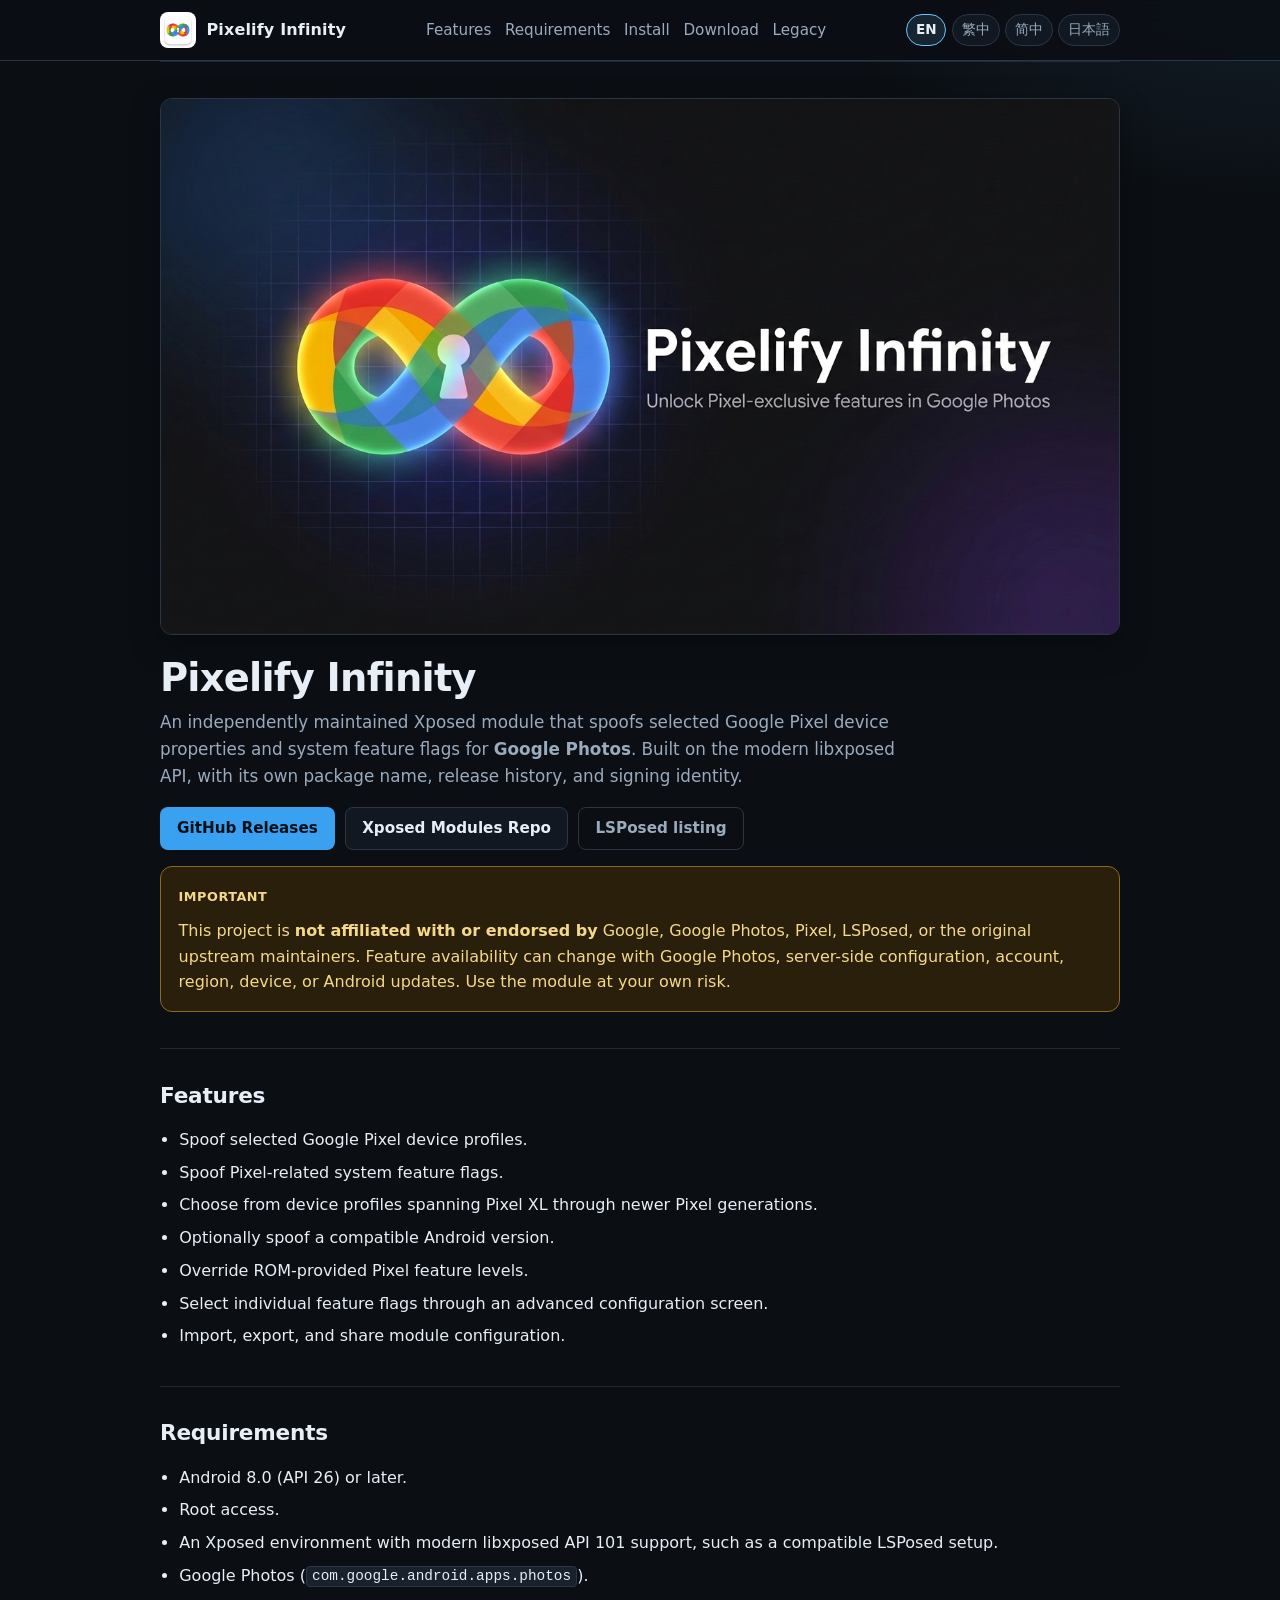
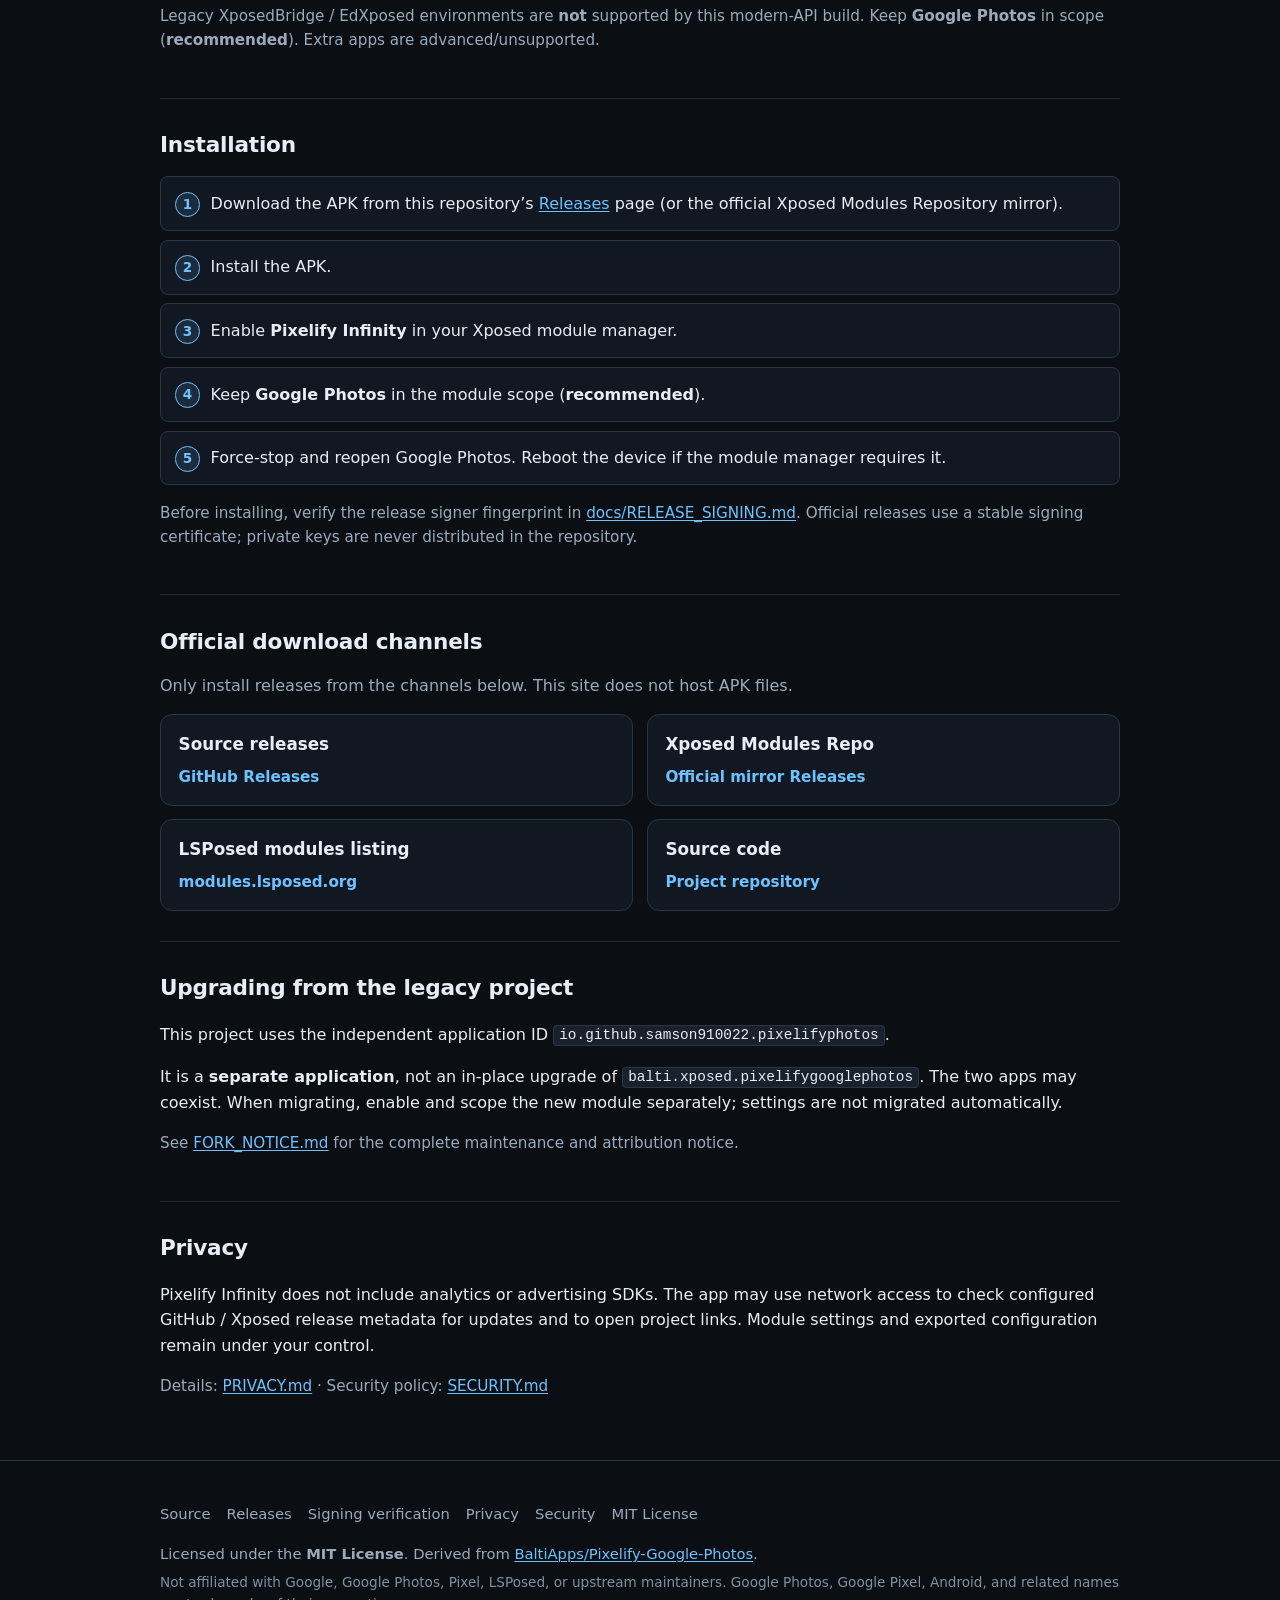
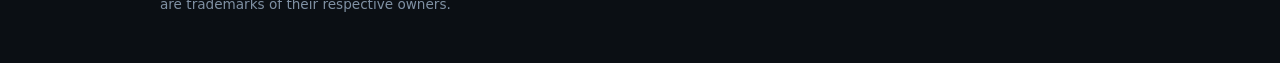
==== site/index.html @ 65648d0f "feat: Pixel 10 multi-scope + multi-app support + Pixel 2025 + PRELOAD honesty - Phase 1-4 all PASS (" ====
<!DOCTYPE html>
<html lang="en">
<head>
  <meta charset="utf-8">
  <meta name="viewport" content="width=device-width, initial-scale=1">
  <meta name="description" content="Pixelify Infinity — independently maintained Xposed module that spoofs selected Google Pixel properties for Google Photos.">
  <meta name="theme-color" content="#0b0f14">
  <title>Pixelify Infinity — Xposed module for Google Photos</title>
  <link rel="icon" type="image/png" href="assets/img/favicon.png">
  <link rel="apple-touch-icon" href="assets/img/icon-64.png">
  <link rel="stylesheet" href="assets/css/site.css">
</head>
<body>
  <a class="skip-link" href="#main">Skip to content</a>

  <header class="site-header">
    <div class="wrap header-inner">
      <a class="brand" href="./">
        <img src="assets/img/icon-64.png" width="36" height="36" alt="">
        <span>Pixelify Infinity</span>
      </a>
      <nav aria-label="Primary">
        <ul class="nav-links">
          <li><a href="#features">Features</a></li>
          <li><a href="#requirements">Requirements</a></li>
          <li><a href="#install">Install</a></li>
          <li><a href="#download">Download</a></li>
          <li><a href="#legacy">Legacy</a></li>
        </ul>
      </nav>
      <nav class="lang-switch" aria-label="Language">
        <a href="./" aria-current="page" hreflang="en" lang="en">EN</a>
        <a href="zh-TW/" hreflang="zh-Hant" lang="zh-Hant">繁中</a>
        <a href="zh-CN/" hreflang="zh-Hans" lang="zh-Hans">简中</a>
        <a href="ja/" hreflang="ja" lang="ja">日本語</a>
      </nav>
    </div>
  </header>

  <main id="main">
    <section class="hero wrap" aria-labelledby="hero-title">
      <div class="hero-banner">
        <img
          src="assets/img/banner.png"
          width="1376"
          height="768"
          alt="Pixelify Infinity banner"
        >
      </div>
      <div class="hero-copy">
        <h1 id="hero-title">Pixelify Infinity</h1>
        <p class="tagline">
          An independently maintained Xposed module that spoofs selected Google Pixel
          device properties and system feature flags for <strong>Google Photos</strong>.
          Built on the modern libxposed API, with its own package name, release history,
          and signing identity.
        </p>
        <div class="cta-row">
          <a class="btn btn-primary" href="https://github.com/samson910022/pixelify-google-photos-modern/releases">
            GitHub Releases
          </a>
          <a class="btn btn-secondary" href="https://github.com/Xposed-Modules-Repo/io.github.samson910022.pixelifyphotos/releases">
            Xposed Modules Repo
          </a>
          <a class="btn btn-ghost" href="https://modules.lsposed.org/module/io.github.samson910022.pixelifyphotos">
            LSPosed listing
          </a>
        </div>
      </div>

      <aside class="callout callout-important" role="note" aria-label="Important disclaimer">
        <strong class="label">Important</strong>
        <p>
          This project is <strong>not affiliated with or endorsed by</strong> Google,
          Google Photos, Pixel, LSPosed, or the original upstream maintainers.
          Feature availability can change with Google Photos, server-side configuration,
          account, region, device, or Android updates. Use the module at your own risk.
        </p>
      </aside>
    </section>

    <section id="features" class="wrap" aria-labelledby="features-title">
      <h2 id="features-title">Features</h2>
      <ul class="feature-list">
        <li>Spoof selected Google Pixel device profiles.</li>
        <li>Spoof Pixel-related system feature flags.</li>
        <li>Choose from device profiles spanning Pixel XL through newer Pixel generations.</li>
        <li>Optionally spoof a compatible Android version.</li>
        <li>Override ROM-provided Pixel feature levels.</li>
        <li>Select individual feature flags through an advanced configuration screen.</li>
        <li>Import, export, and share module configuration.</li>
      </ul>
    </section>

    <section id="requirements" class="wrap" aria-labelledby="requirements-title">
      <h2 id="requirements-title">Requirements</h2>
      <ul class="req-list">
        <li>Android 8.0 (API 26) or later.</li>
        <li>Root access.</li>
        <li>
          An Xposed environment with modern libxposed API 101 support,
          such as a compatible LSPosed setup.
        </li>
        <li>Google Photos (<code>com.google.android.apps.photos</code>).</li>
      </ul>
      <p class="note">
        Legacy XposedBridge / EdXposed environments are <strong>not</strong> supported
        by this modern-API build. Keep <strong>Google Photos</strong> in scope (<strong>recommended</strong>). Extra apps are advanced/unsupported.
      </p>
    </section>

    <section id="install" class="wrap" aria-labelledby="install-title">
      <h2 id="install-title">Installation</h2>
      <ol class="steps">
        <li>
          Download the APK from this repository’s
          <a href="https://github.com/samson910022/pixelify-google-photos-modern/releases">Releases</a>
          page (or the official Xposed Modules Repository mirror).
        </li>
        <li>Install the APK.</li>
        <li>Enable <strong>Pixelify Infinity</strong> in your Xposed module manager.</li>
        <li>Keep <strong>Google Photos</strong> in the module scope (<strong>recommended</strong>).</li>
        <li>
          Force-stop and reopen Google Photos. Reboot the device if the module manager
          requires it.
        </li>
      </ol>
      <p class="note">
        Before installing, verify the release signer fingerprint in
        <a href="https://github.com/samson910022/pixelify-google-photos-modern/blob/master/docs/RELEASE_SIGNING.md">docs/RELEASE_SIGNING.md</a>.
        Official releases use a stable signing certificate; private keys are never
        distributed in the repository.
      </p>
    </section>

    <section id="download" class="wrap" aria-labelledby="download-title">
      <h2 id="download-title">Official download channels</h2>
      <p class="lead">
        Only install releases from the channels below. This site does not host APK files.
      </p>
      <div class="card-grid">
        <article class="card">
          <h3>Source releases</h3>
          <p>
            <a href="https://github.com/samson910022/pixelify-google-photos-modern/releases">
              GitHub Releases
            </a>
          </p>
        </article>
        <article class="card">
          <h3>Xposed Modules Repo</h3>
          <p>
            <a href="https://github.com/Xposed-Modules-Repo/io.github.samson910022.pixelifyphotos/releases">
              Official mirror Releases
            </a>
          </p>
        </article>
        <article class="card">
          <h3>LSPosed modules listing</h3>
          <p>
            <a href="https://modules.lsposed.org/module/io.github.samson910022.pixelifyphotos">
              modules.lsposed.org
            </a>
          </p>
        </article>
        <article class="card">
          <h3>Source code</h3>
          <p>
            <a href="https://github.com/samson910022/pixelify-google-photos-modern">
              Project repository
            </a>
          </p>
        </article>
      </div>
    </section>

    <section id="legacy" class="wrap" aria-labelledby="legacy-title">
      <h2 id="legacy-title">Upgrading from the legacy project</h2>
      <p>
        This project uses the independent application ID
        <code>io.github.samson910022.pixelifyphotos</code>.
      </p>
      <p>
        It is a <strong>separate application</strong>, not an in-place upgrade of
        <code>balti.xposed.pixelifygooglephotos</code>. The two apps may coexist.
        When migrating, enable and scope the new module separately; settings are not
        migrated automatically.
      </p>
      <p class="note">
        See
        <a href="https://github.com/samson910022/pixelify-google-photos-modern/blob/master/FORK_NOTICE.md">FORK_NOTICE.md</a>
        for the complete maintenance and attribution notice.
      </p>
    </section>

    <section id="privacy" class="wrap" aria-labelledby="privacy-title">
      <h2 id="privacy-title">Privacy</h2>
      <p>
        Pixelify Infinity does not include analytics or advertising SDKs. The app may
        use network access to check configured GitHub / Xposed release metadata for
        updates and to open project links. Module settings and exported configuration
        remain under your control.
      </p>
      <p class="note">
        Details:
        <a href="https://github.com/samson910022/pixelify-google-photos-modern/blob/master/PRIVACY.md">PRIVACY.md</a>
        · Security policy:
        <a href="https://github.com/samson910022/pixelify-google-photos-modern/blob/master/SECURITY.md">SECURITY.md</a>
      </p>
    </section>
  </main>

  <footer class="site-footer" aria-label="Site">
    <div class="wrap">
      <ul class="footer-links">
        <li><a href="https://github.com/samson910022/pixelify-google-photos-modern">Source</a></li>
        <li><a href="https://github.com/samson910022/pixelify-google-photos-modern/releases">Releases</a></li>
        <li><a href="https://github.com/samson910022/pixelify-google-photos-modern/blob/master/docs/RELEASE_SIGNING.md">Signing verification</a></li>
        <li><a href="https://github.com/samson910022/pixelify-google-photos-modern/blob/master/PRIVACY.md">Privacy</a></li>
        <li><a href="https://github.com/samson910022/pixelify-google-photos-modern/blob/master/SECURITY.md">Security</a></li>
        <li><a href="https://github.com/samson910022/pixelify-google-photos-modern/blob/master/LICENSE">MIT License</a></li>
      </ul>
      <p>
        Licensed under the <strong>MIT License</strong>. Derived from
        <a href="https://github.com/BaltiApps/Pixelify-Google-Photos">BaltiApps/Pixelify-Google-Photos</a>.
      </p>
      <p class="tiny">
        Not affiliated with Google, Google Photos, Pixel, LSPosed, or upstream maintainers.
        Google Photos, Google Pixel, Android, and related names are trademarks of their
        respective owners.
      </p>
    </div>
  </footer>
</body>
</html>
---- site/assets/css/site.css ----
/* Pixelify Infinity — GitHub Pages landing
   Dark, mobile-first, no external fonts/CDN */

:root {
  --bg: #0b0f14;
  --bg-elevated: #121821;
  --bg-soft: #18212c;
  --border: #2a3644;
  --text: #e8eef6;
  --text-muted: #9aabbd;
  --accent: #6ec1ff;
  --accent-strong: #3aa0f0;
  --accent-soft: rgba(110, 193, 255, 0.12);
  --warn-bg: #2a1f0a;
  --warn-border: #8a6a1f;
  --warn-text: #f5d98a;
  --danger-soft: #2a1414;
  --danger-border: #7a3a3a;
  --focus: #8bd3ff;
  --radius: 12px;
  --radius-sm: 8px;
  --shadow: 0 10px 30px rgba(0, 0, 0, 0.35);
  --max: 960px;
  --space: 1rem;
  --font: system-ui, -apple-system, "Segoe UI", Roboto, "Helvetica Neue", Arial,
    "Noto Sans", "Liberation Sans", sans-serif;
  --mono: ui-monospace, "SFMono-Regular", Menlo, Consolas, "Liberation Mono",
    monospace;
}

*,
*::before,
*::after {
  box-sizing: border-box;
}

html {
  scroll-behavior: smooth;
}

body {
  margin: 0;
  font-family: var(--font);
  font-size: 1rem;
  line-height: 1.6;
  color: var(--text);
  background:
    radial-gradient(1200px 500px at 10% -10%, rgba(58, 160, 240, 0.18), transparent 55%),
    radial-gradient(900px 400px at 100% 0%, rgba(110, 193, 255, 0.08), transparent 50%),
    var(--bg);
  min-height: 100vh;
}

img {
  max-width: 100%;
  height: auto;
  display: block;
}

a {
  color: var(--accent);
  text-decoration-thickness: 1px;
  text-underline-offset: 0.15em;
}

a:hover {
  color: #9fd4ff;
}

a:focus-visible,
button:focus-visible,
.btn:focus-visible,
.lang-switch a:focus-visible {
  outline: 2px solid var(--focus);
  outline-offset: 3px;
}

.skip-link {
  position: absolute;
  left: 0.75rem;
  top: -3rem;
  z-index: 1000;
  background: var(--accent-strong);
  color: #041018;
  padding: 0.5rem 0.85rem;
  border-radius: var(--radius-sm);
  font-weight: 600;
  text-decoration: none;
}

.skip-link:focus,
.skip-link:focus-visible {
  top: 0.75rem;
  outline: 2px solid var(--focus);
  outline-offset: 3px;
}

.wrap {
  width: min(100% - 2rem, var(--max));
  margin-inline: auto;
}

/* Header */
.site-header {
  position: sticky;
  top: 0;
  z-index: 50;
  backdrop-filter: blur(10px);
  background: rgba(11, 15, 20, 0.85);
  border-bottom: 1px solid var(--border);
}

.header-inner {
  display: flex;
  flex-wrap: wrap;
  align-items: center;
  justify-content: space-between;
  gap: 0.75rem 1rem;
  padding: 0.75rem 0;
}

.brand {
  display: flex;
  align-items: center;
  gap: 0.65rem;
  color: var(--text);
  text-decoration: none;
  font-weight: 700;
  letter-spacing: 0.01em;
}

.brand img {
  width: 36px;
  height: 36px;
  border-radius: 8px;
}

.nav-links {
  display: flex;
  flex-wrap: wrap;
  gap: 0.35rem 0.85rem;
  list-style: none;
  margin: 0;
  padding: 0;
  font-size: 0.95rem;
}

.nav-links a {
  color: var(--text-muted);
  text-decoration: none;
}

.nav-links a:hover {
  color: var(--text);
}

.lang-switch {
  display: flex;
  flex-wrap: wrap;
  gap: 0.35rem;
  align-items: center;
}

.lang-switch a {
  display: inline-block;
  padding: 0.28rem 0.55rem;
  border-radius: 999px;
  border: 1px solid var(--border);
  color: var(--text-muted);
  text-decoration: none;
  font-size: 0.85rem;
  background: var(--bg-elevated);
}

.lang-switch a:hover {
  border-color: var(--accent);
  color: var(--text);
}

.lang-switch a[aria-current="page"] {
  background: var(--accent-soft);
  border-color: var(--accent);
  color: var(--text);
  font-weight: 600;
}

/* Hero */
.hero {
  padding: 1.75rem 0 1.25rem;
}

.hero-banner {
  border-radius: var(--radius);
  overflow: hidden;
  border: 1px solid var(--border);
  box-shadow: var(--shadow);
  background: var(--bg-elevated);
  margin-bottom: 1.25rem;
}

.hero-banner img {
  width: 100%;
  vertical-align: middle;
}

.hero-copy h1 {
  margin: 0 0 0.5rem;
  font-size: clamp(1.75rem, 4vw, 2.4rem);
  line-height: 1.2;
  letter-spacing: -0.02em;
}

.tagline {
  margin: 0 0 1rem;
  color: var(--text-muted);
  font-size: 1.05rem;
  max-width: 48rem;
}

.cta-row {
  display: flex;
  flex-wrap: wrap;
  gap: 0.65rem;
  margin: 1.1rem 0 0.35rem;
}

.btn {
  display: inline-flex;
  align-items: center;
  justify-content: center;
  gap: 0.4rem;
  padding: 0.7rem 1rem;
  border-radius: var(--radius-sm);
  border: 1px solid transparent;
  font-weight: 600;
  text-decoration: none;
  font-size: 0.95rem;
  line-height: 1.2;
  transition: background 0.15s ease, border-color 0.15s ease, color 0.15s ease;
}

.btn-primary {
  background: var(--accent-strong);
  color: #041018;
}

.btn-primary:hover {
  background: #5bb3f5;
  color: #041018;
}

.btn-secondary {
  background: var(--bg-elevated);
  color: var(--text);
  border-color: var(--border);
}

.btn-secondary:hover {
  border-color: var(--accent);
  color: #fff;
}

.btn-ghost {
  background: transparent;
  color: var(--text-muted);
  border-color: var(--border);
}

.btn-ghost:hover {
  color: var(--text);
  border-color: var(--accent);
}

/* Callouts */
.callout {
  border-radius: var(--radius);
  padding: 1rem 1.1rem;
  border: 1px solid var(--border);
  background: var(--bg-elevated);
  margin: 1rem 0;
}

.callout-important {
  background: var(--warn-bg);
  border-color: var(--warn-border);
  color: var(--warn-text);
  /* Contrast ~11.7:1 for #f5d98a on #2a1f0a (WCAG AAA for normal text). */
}

.callout-important strong.label {
  display: inline-block;
  margin-bottom: 0.35rem;
  letter-spacing: 0.04em;
  text-transform: uppercase;
  font-size: 0.8rem;
}

.callout p {
  margin: 0.35rem 0 0;
}

.callout p:first-child {
  margin-top: 0;
}

/* Sections */
main section {
  padding: 1.5rem 0;
  border-top: 1px solid rgba(42, 54, 68, 0.7);
}

main section h2 {
  margin: 0 0 0.85rem;
  font-size: 1.35rem;
  letter-spacing: -0.01em;
}

.lead {
  color: var(--text-muted);
  margin-top: 0;
}

.feature-list,
.req-list,
.steps {
  margin: 0;
  padding-left: 1.2rem;
}

.feature-list li,
.req-list li,
.steps li {
  margin: 0.45rem 0;
}

.steps {
  counter-reset: step;
  list-style: none;
  padding-left: 0;
}

.steps li {
  position: relative;
  padding: 0.85rem 1rem 0.85rem 3.1rem;
  margin: 0.55rem 0;
  background: var(--bg-elevated);
  border: 1px solid var(--border);
  border-radius: var(--radius-sm);
}

.steps li::before {
  counter-increment: step;
  content: counter(step);
  position: absolute;
  left: 0.85rem;
  top: 0.9rem;
  width: 1.6rem;
  height: 1.6rem;
  border-radius: 50%;
  background: var(--accent-soft);
  border: 1px solid var(--accent);
  color: var(--accent);
  font-size: 0.85rem;
  font-weight: 700;
  display: grid;
  place-items: center;
}

.card-grid {
  display: grid;
  gap: 0.85rem;
  grid-template-columns: 1fr;
}

@media (min-width: 640px) {
  .card-grid {
    grid-template-columns: 1fr 1fr;
  }
}

.card {
  background: var(--bg-elevated);
  border: 1px solid var(--border);
  border-radius: var(--radius);
  padding: 1rem 1.1rem;
}

.card h3 {
  margin: 0 0 0.4rem;
  font-size: 1.05rem;
}

.card p {
  margin: 0;
  color: var(--text-muted);
  font-size: 0.95rem;
}

.card a {
  font-weight: 600;
  text-decoration: none;
}

.card a:hover {
  text-decoration: underline;
}

code,
.mono {
  font-family: var(--mono);
  font-size: 0.9em;
  background: var(--bg-soft);
  border: 1px solid var(--border);
  border-radius: 4px;
  padding: 0.1em 0.35em;
  word-break: break-all;
}

.note {
  color: var(--text-muted);
  font-size: 0.95rem;
}

/* Footer */
.site-footer {
  margin-top: 1rem;
  padding: 1.75rem 0 2.5rem;
  border-top: 1px solid var(--border);
  color: var(--text-muted);
  font-size: 0.92rem;
}

/* Ensure in-footer / in-card links keep a clear keyboard ring on dark surfaces. */
.site-footer a:focus-visible,
.card a:focus-visible,
.feature-list a:focus-visible,
.steps a:focus-visible,
.note a:focus-visible {
  outline: 2px solid var(--focus);
  outline-offset: 3px;
}

.site-footer p {
  margin: 0.45rem 0;
}

.footer-links {
  display: flex;
  flex-wrap: wrap;
  gap: 0.5rem 1rem;
  margin: 0.85rem 0 1rem;
  padding: 0;
  list-style: none;
}

.footer-links a {
  color: var(--text-muted);
  text-decoration: none;
}

.footer-links a:hover {
  color: var(--accent);
}

.tiny {
  font-size: 0.85rem;
  color: #7f90a3;
}

/* 404 */
.page-404 {
  text-align: center;
  padding: 4rem 0 5rem;
}

.page-404 h1 {
  margin: 0 0 0.5rem;
  font-size: 2rem;
}

.page-404 p {
  color: var(--text-muted);
}

/* Utilities */
.sr-only {
  position: absolute;
  width: 1px;
  height: 1px;
  padding: 0;
  margin: -1px;
  overflow: hidden;
  clip: rect(0, 0, 0, 0);
  white-space: nowrap;
  border: 0;
}

@media (min-width: 768px) {
  .hero {
    padding-top: 2.25rem;
  }

  main section {
    padding: 1.85rem 0;
  }
}

@media (prefers-reduced-motion: reduce) {
  html {
    scroll-behavior: auto;
  }

  .btn {
    transition: none;
  }
}
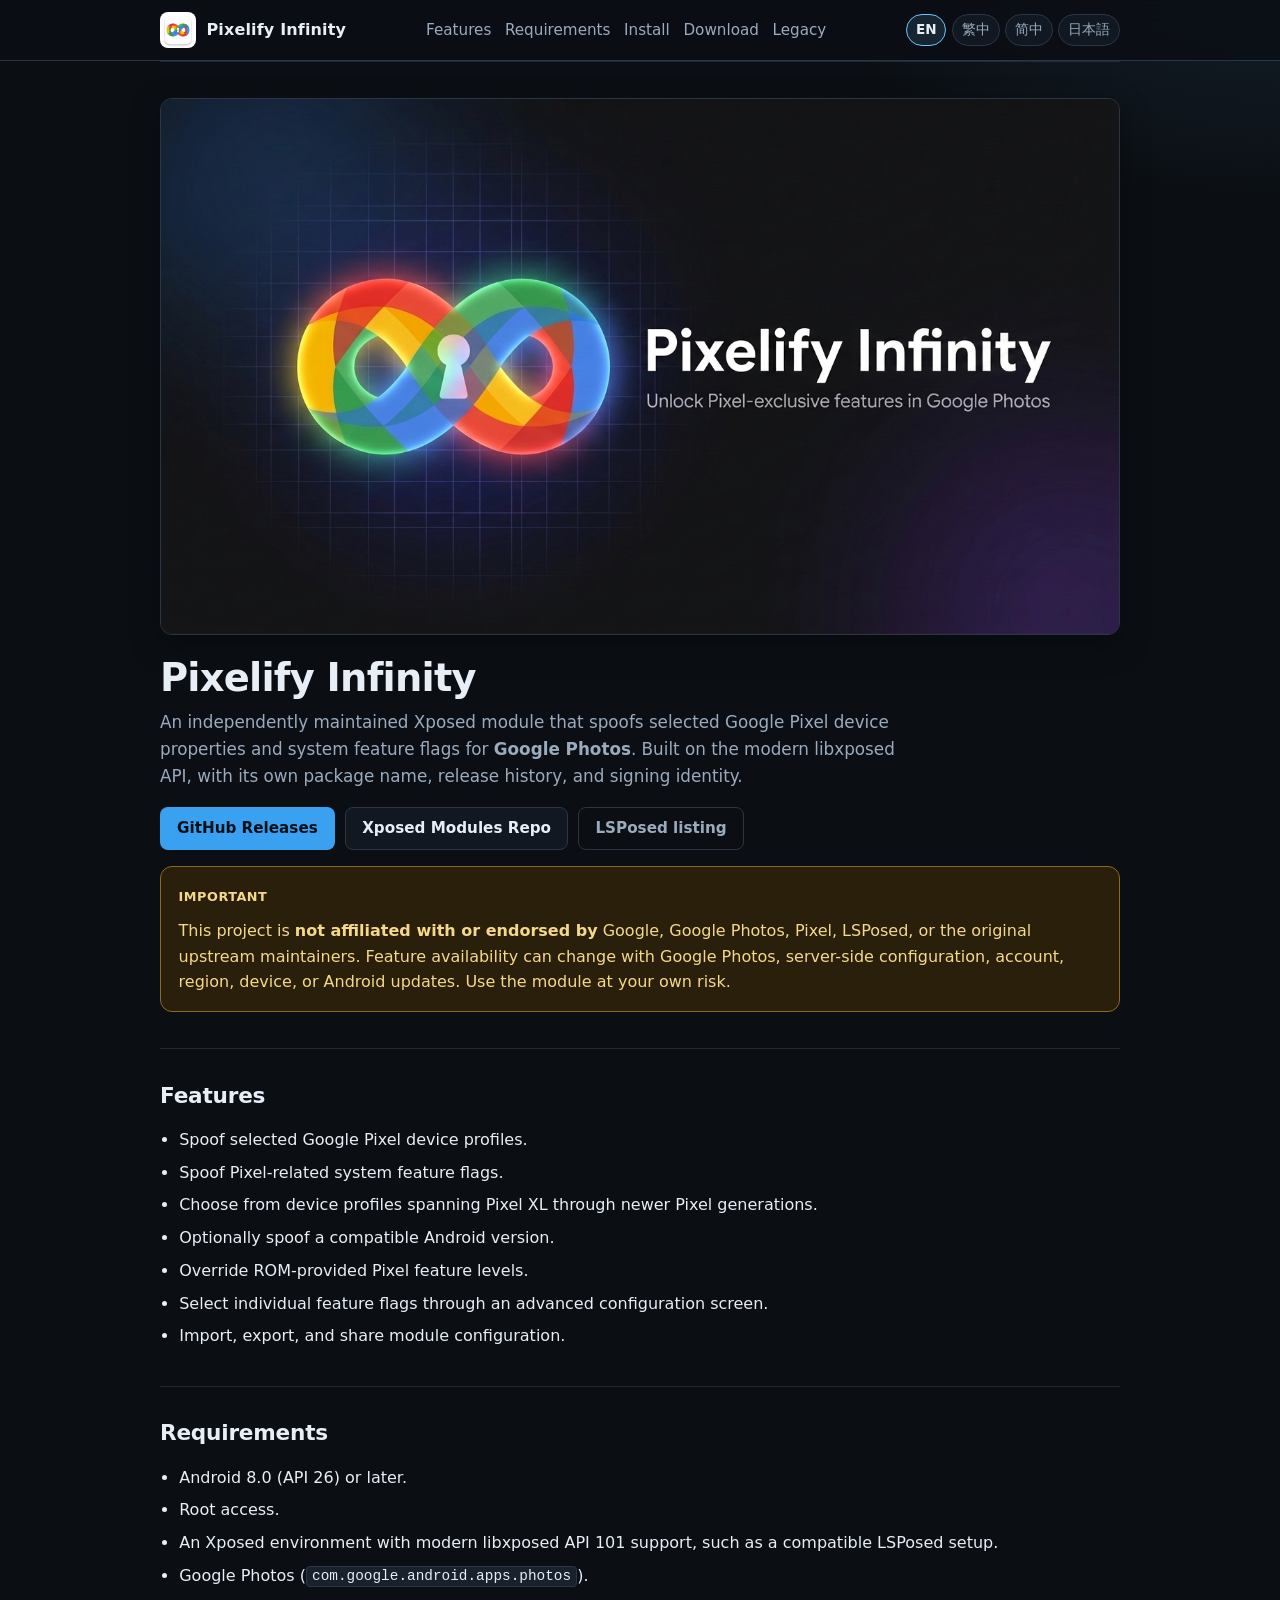
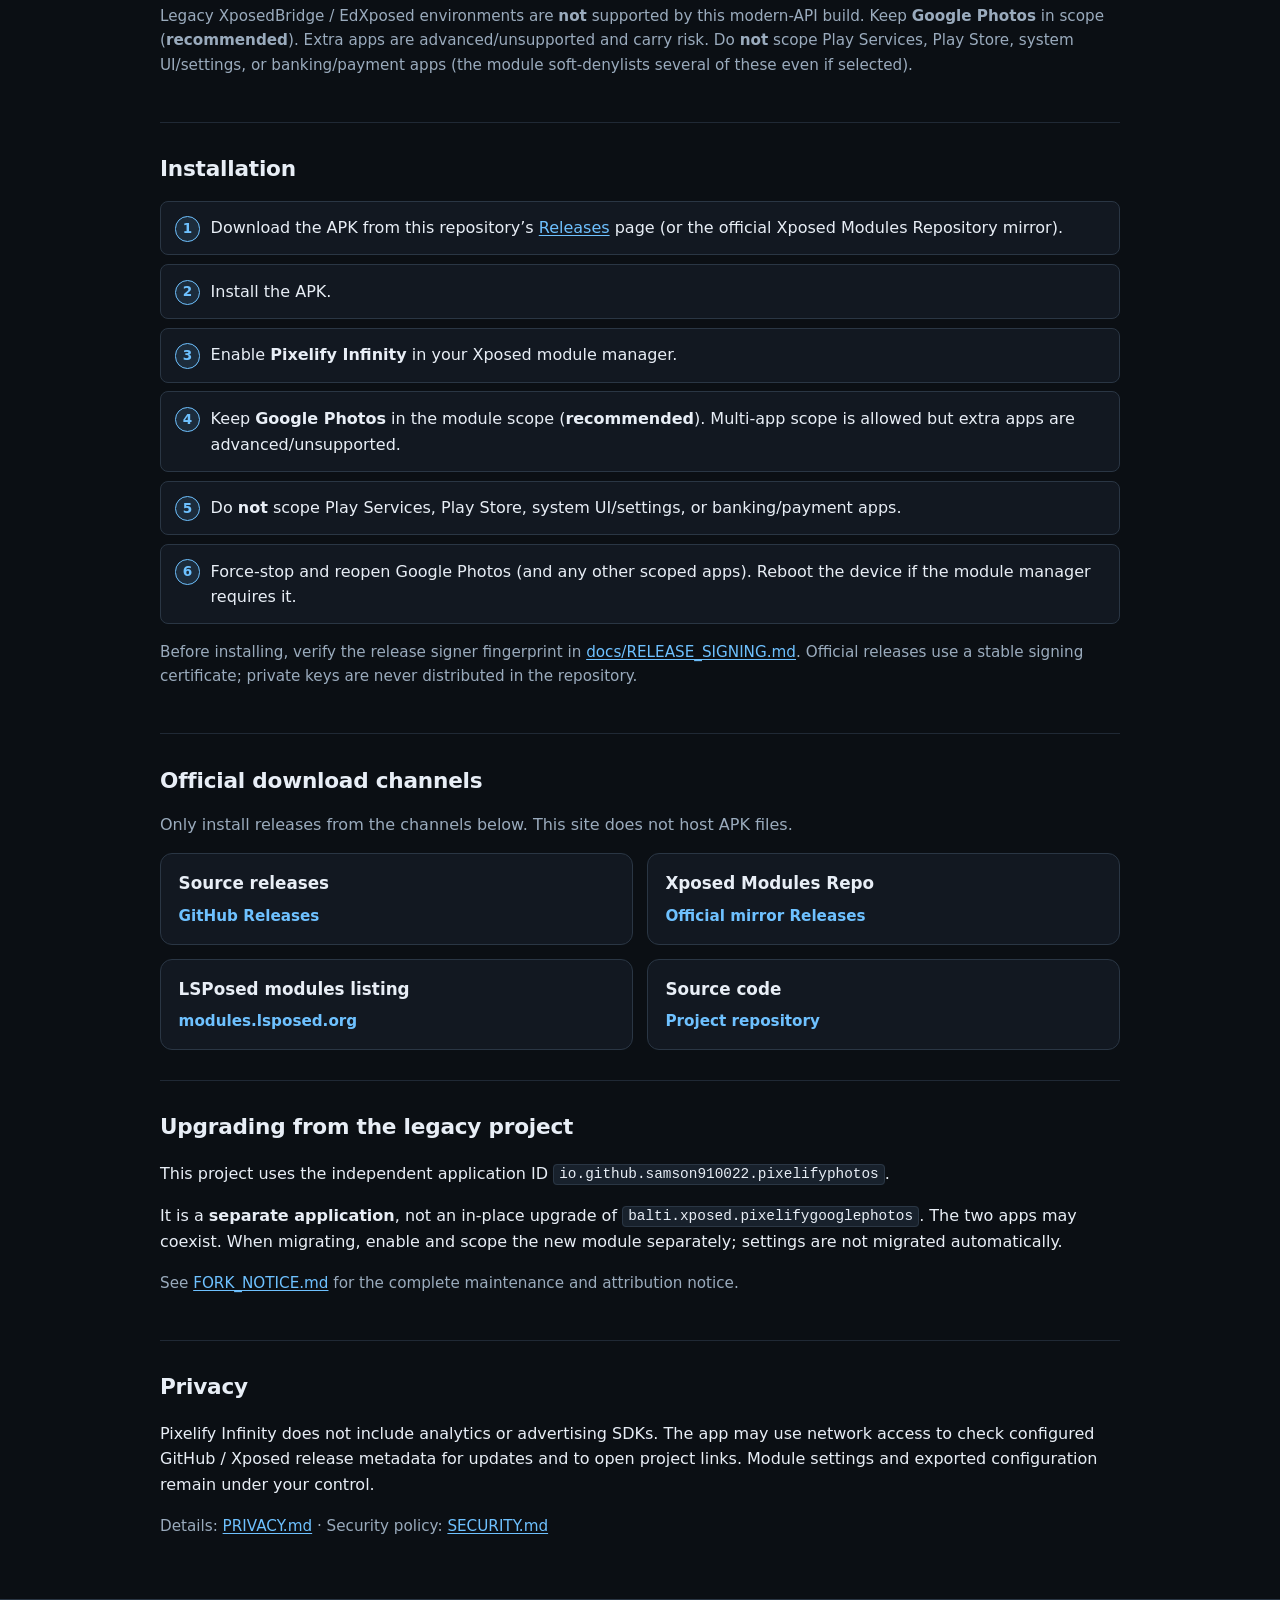
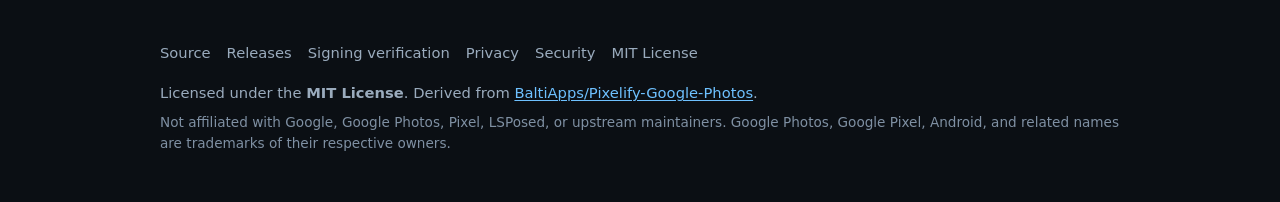
==== commit c9508689: "feat: v1.1.0 polish — force-stop scope, env helper, experimental labels Force-stop scoped apps via L" ====
--- a/site/index.html
+++ b/site/index.html
@@ -105,7 +105,10 @@
       </ul>
       <p class="note">
         Legacy XposedBridge / EdXposed environments are <strong>not</strong> supported
-        by this modern-API build. Keep <strong>Google Photos</strong> in scope (<strong>recommended</strong>). Extra apps are advanced/unsupported.
+        by this modern-API build. Keep <strong>Google Photos</strong> in scope (<strong>recommended</strong>).
+        Extra apps are advanced/unsupported and carry risk. Do <strong>not</strong> scope
+        Play Services, Play Store, system UI/settings, or banking/payment apps
+        (the module soft-denylists several of these even if selected).
       </p>
     </section>
 
@@ -119,10 +122,17 @@
         </li>
         <li>Install the APK.</li>
         <li>Enable <strong>Pixelify Infinity</strong> in your Xposed module manager.</li>
-        <li>Keep <strong>Google Photos</strong> in the module scope (<strong>recommended</strong>).</li>
-        <li>
-          Force-stop and reopen Google Photos. Reboot the device if the module manager
-          requires it.
+        <li>
+          Keep <strong>Google Photos</strong> in the module scope (<strong>recommended</strong>).
+          Multi-app scope is allowed but extra apps are advanced/unsupported.
+        </li>
+        <li>
+          Do <strong>not</strong> scope Play Services, Play Store, system UI/settings, or
+          banking/payment apps.
+        </li>
+        <li>
+          Force-stop and reopen Google Photos (and any other scoped apps). Reboot the device
+          if the module manager requires it.
         </li>
       </ol>
       <p class="note">
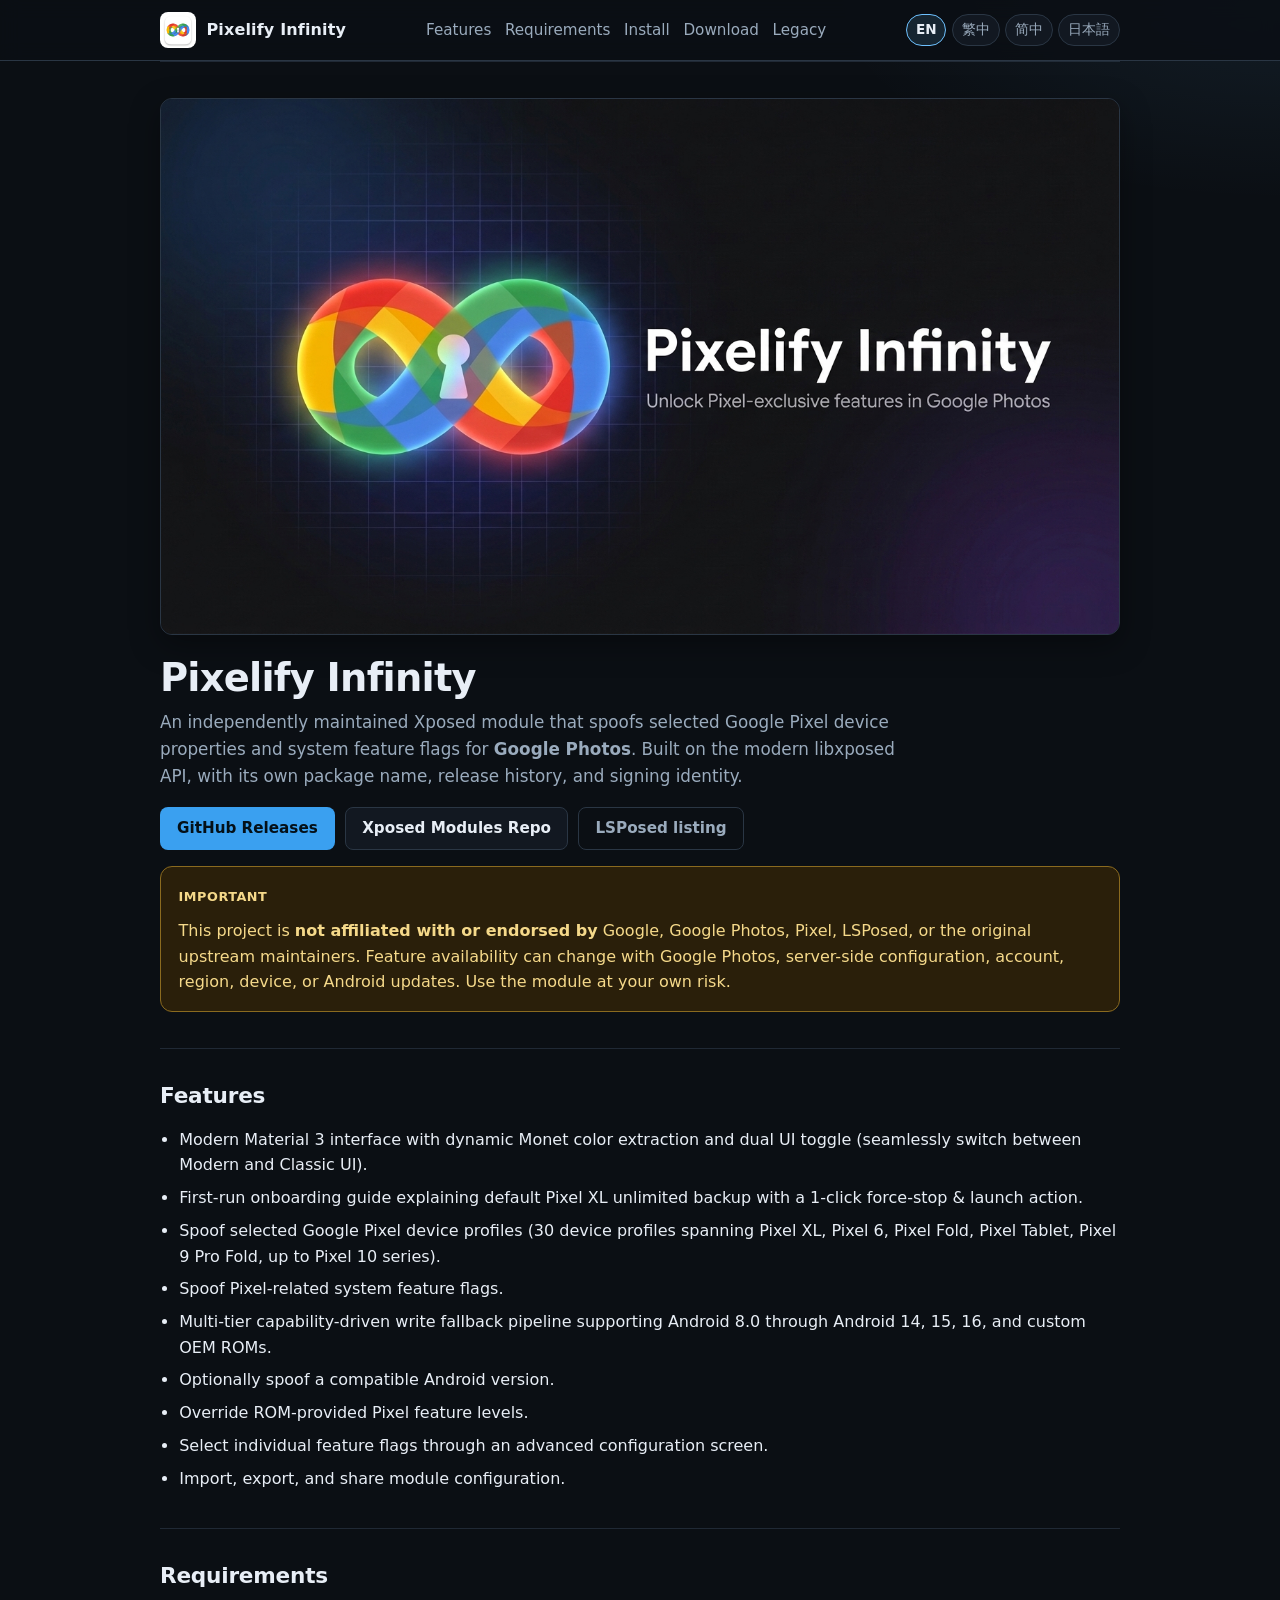
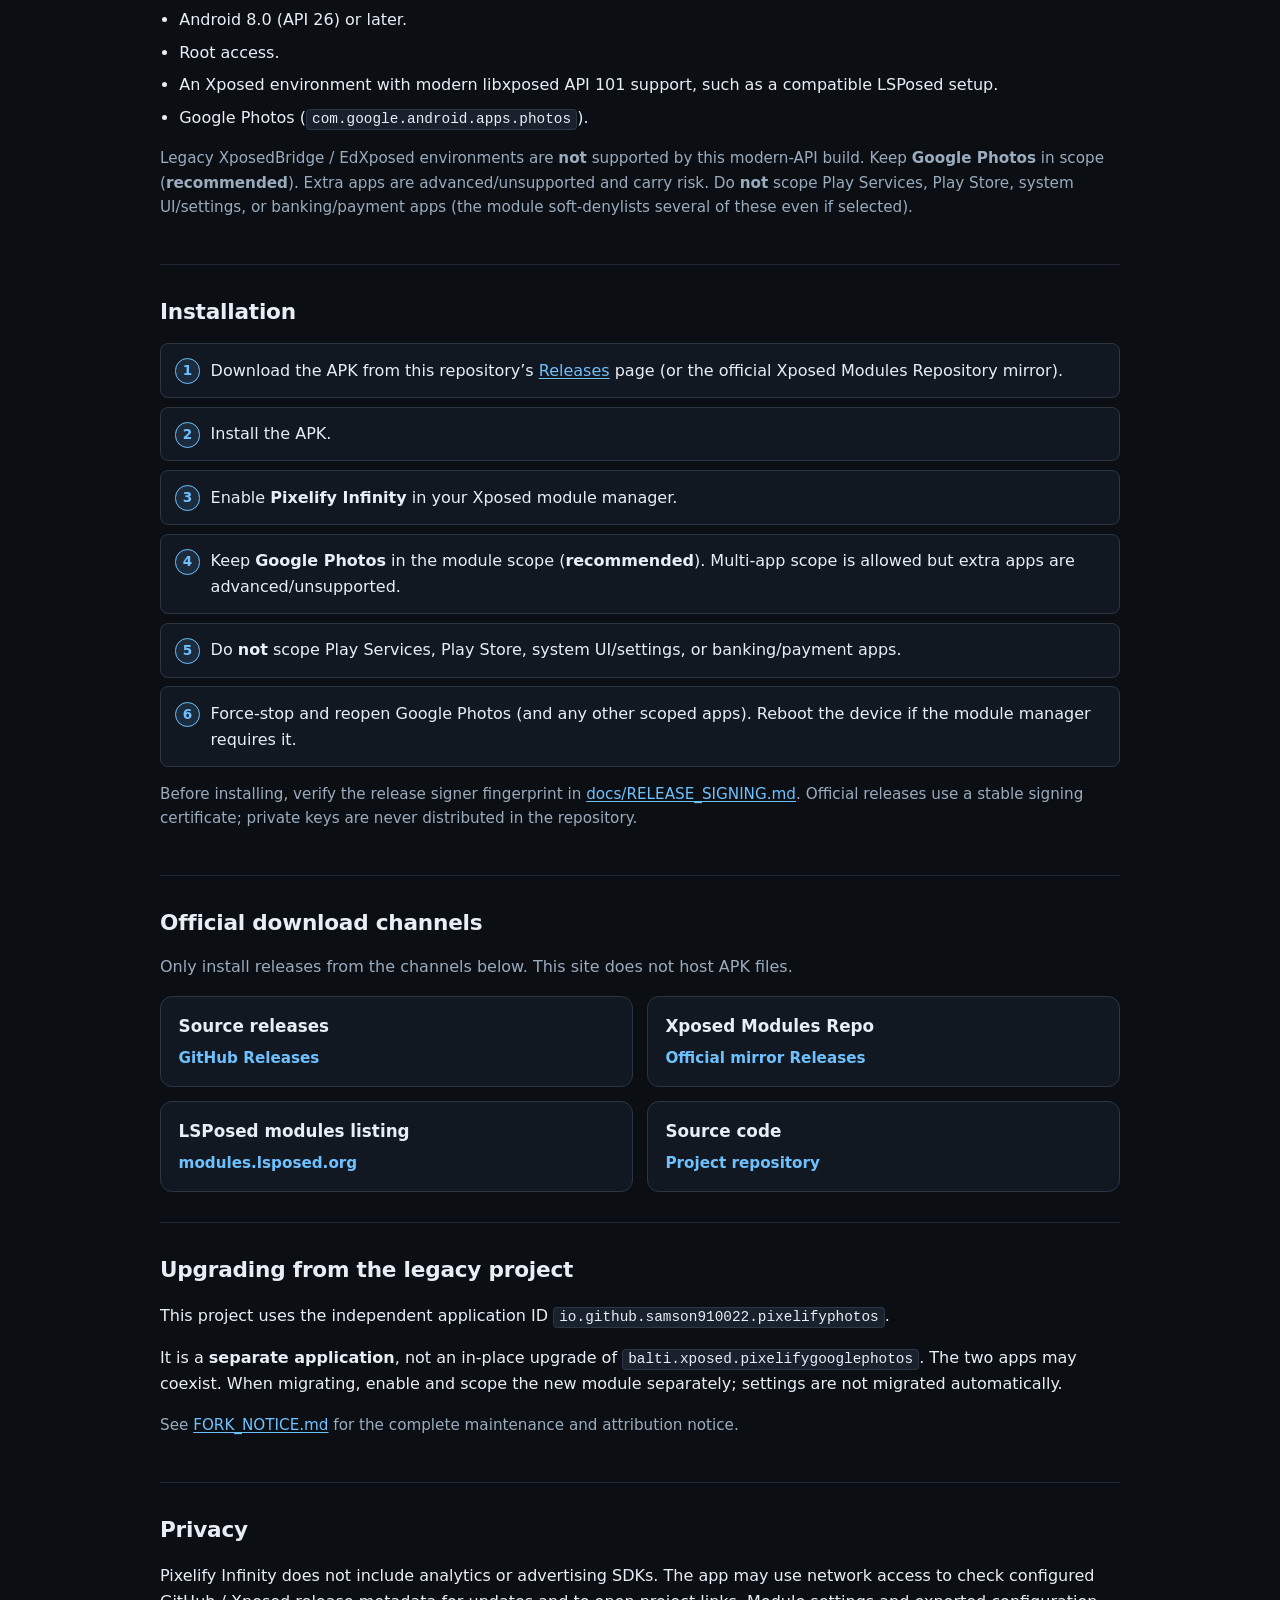
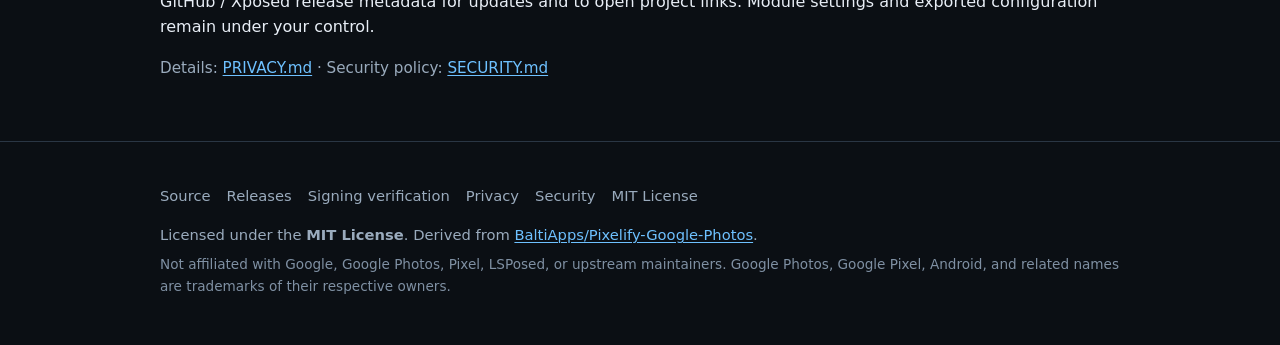
==== commit 5998eb9e: "docs(site): update landing page features for v1.2.0 across EN, zh-TW, zh-CN, and ja" ====
--- a/site/index.html
+++ b/site/index.html
@@ -82,9 +82,11 @@
     <section id="features" class="wrap" aria-labelledby="features-title">
       <h2 id="features-title">Features</h2>
       <ul class="feature-list">
-        <li>Spoof selected Google Pixel device profiles.</li>
+        <li>Modern Material 3 interface with dynamic Monet color extraction and dual UI toggle (seamlessly switch between Modern and Classic UI).</li>
+        <li>First-run onboarding guide explaining default Pixel XL unlimited backup with a 1-click force-stop &amp; launch action.</li>
+        <li>Spoof selected Google Pixel device profiles (30 device profiles spanning Pixel XL, Pixel 6, Pixel Fold, Pixel Tablet, Pixel 9 Pro Fold, up to Pixel 10 series).</li>
         <li>Spoof Pixel-related system feature flags.</li>
-        <li>Choose from device profiles spanning Pixel XL through newer Pixel generations.</li>
+        <li>Multi-tier capability-driven write fallback pipeline supporting Android 8.0 through Android 14, 15, 16, and custom OEM ROMs.</li>
         <li>Optionally spoof a compatible Android version.</li>
         <li>Override ROM-provided Pixel feature levels.</li>
         <li>Select individual feature flags through an advanced configuration screen.</li>
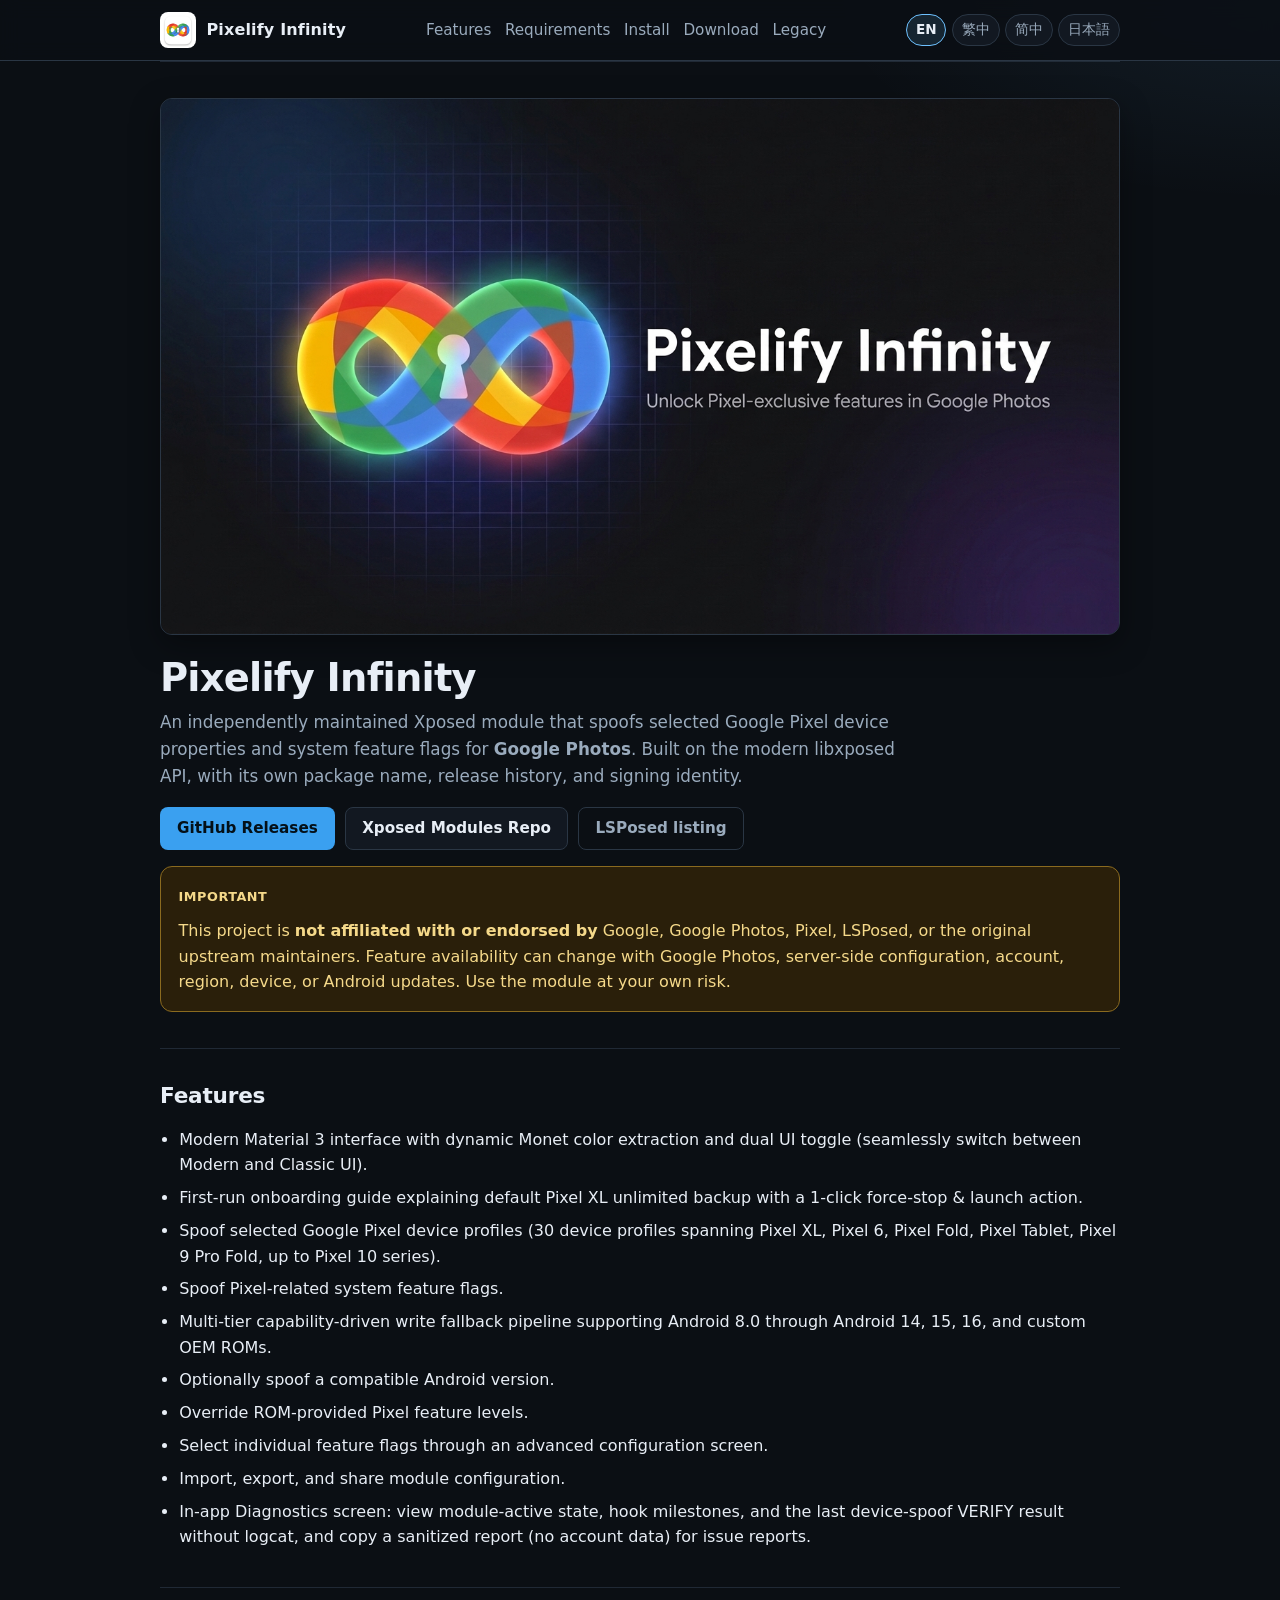
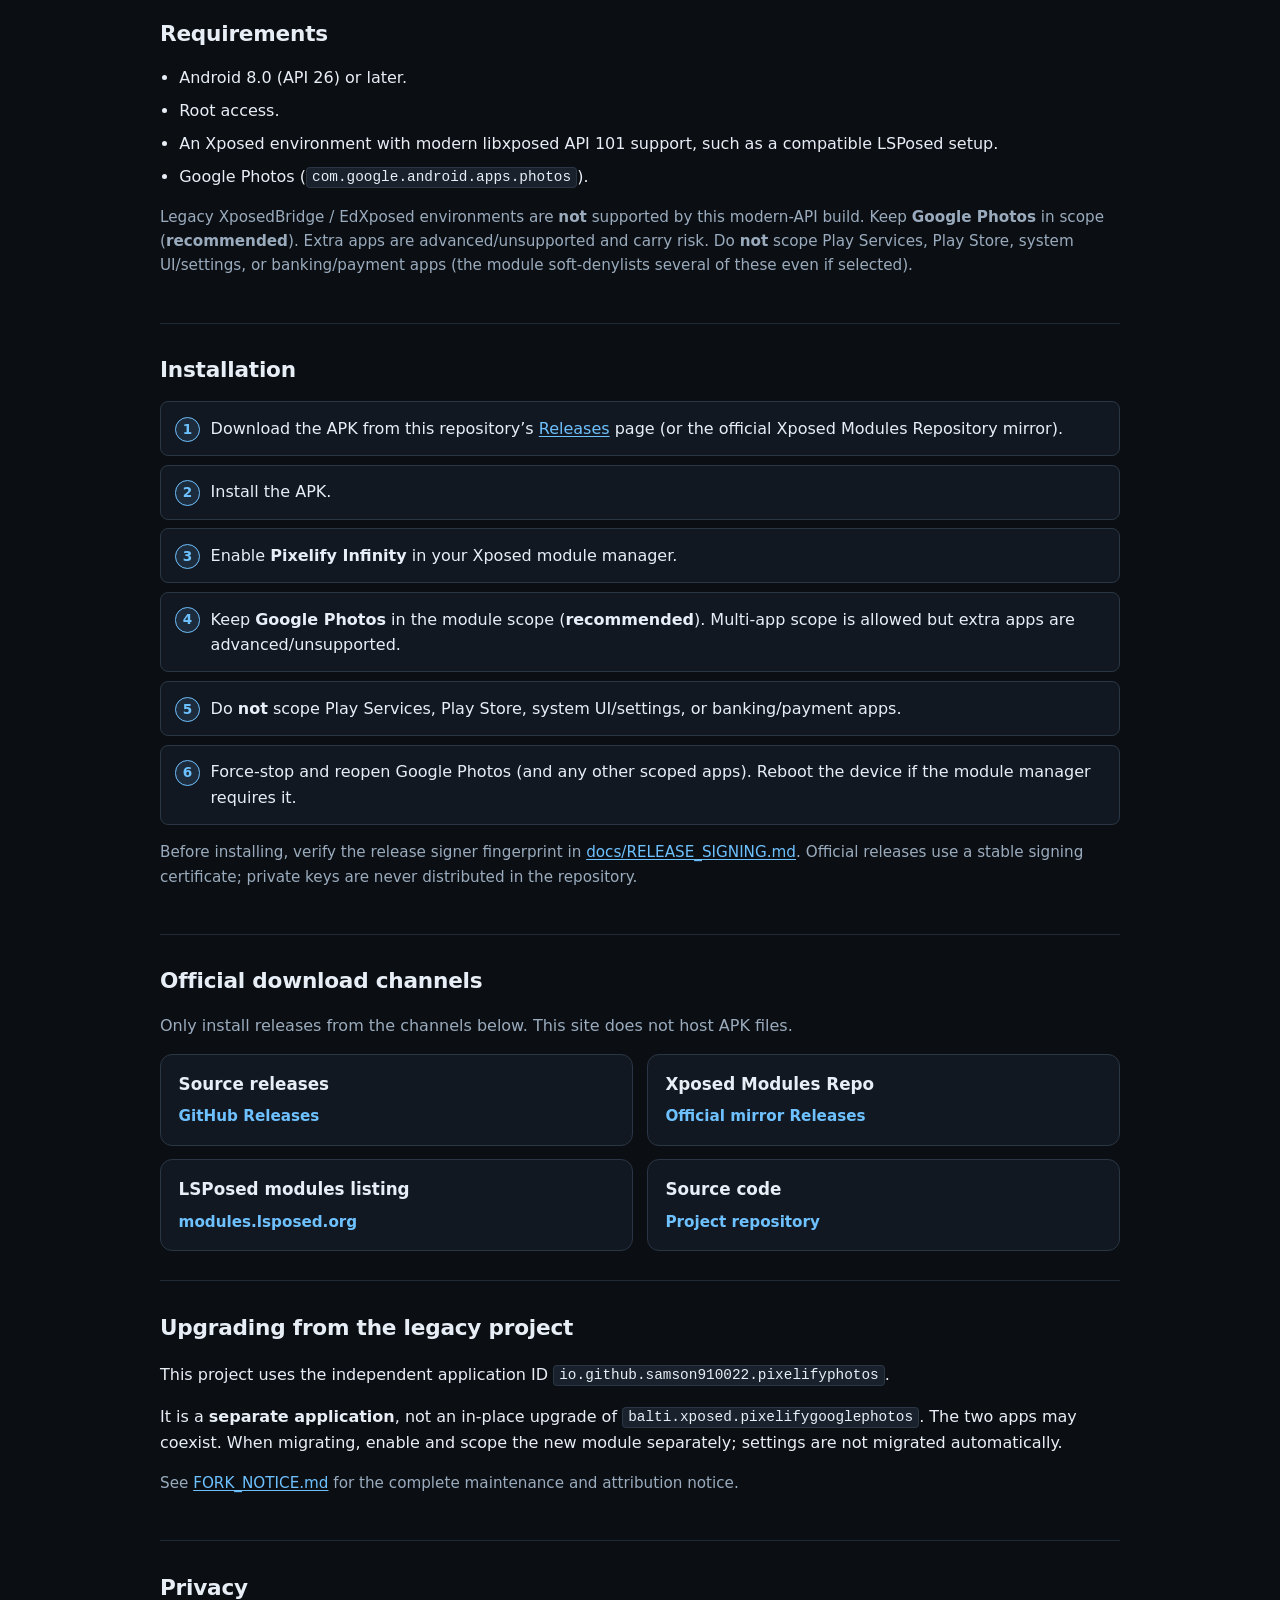
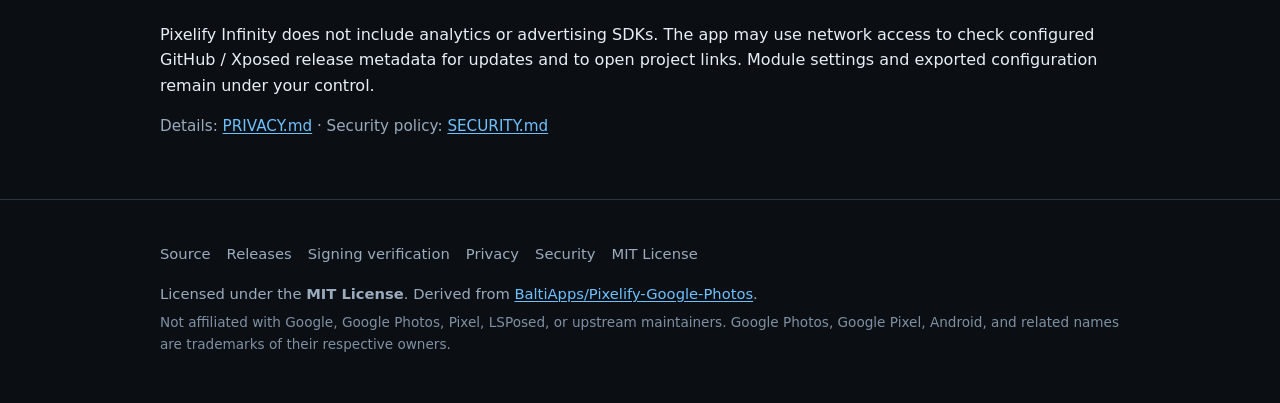
==== commit c5438070: "docs(site): add in-app diagnostics screen to landing page features (EN/zh-TW/zh-CN/ja) Reflects the " ====
--- a/site/index.html
+++ b/site/index.html
@@ -91,6 +91,7 @@
         <li>Override ROM-provided Pixel feature levels.</li>
         <li>Select individual feature flags through an advanced configuration screen.</li>
         <li>Import, export, and share module configuration.</li>
+        <li>In-app Diagnostics screen: view module-active state, hook milestones, and the last device-spoof VERIFY result without logcat, and copy a sanitized report (no account data) for issue reports.</li>
       </ul>
     </section>
 
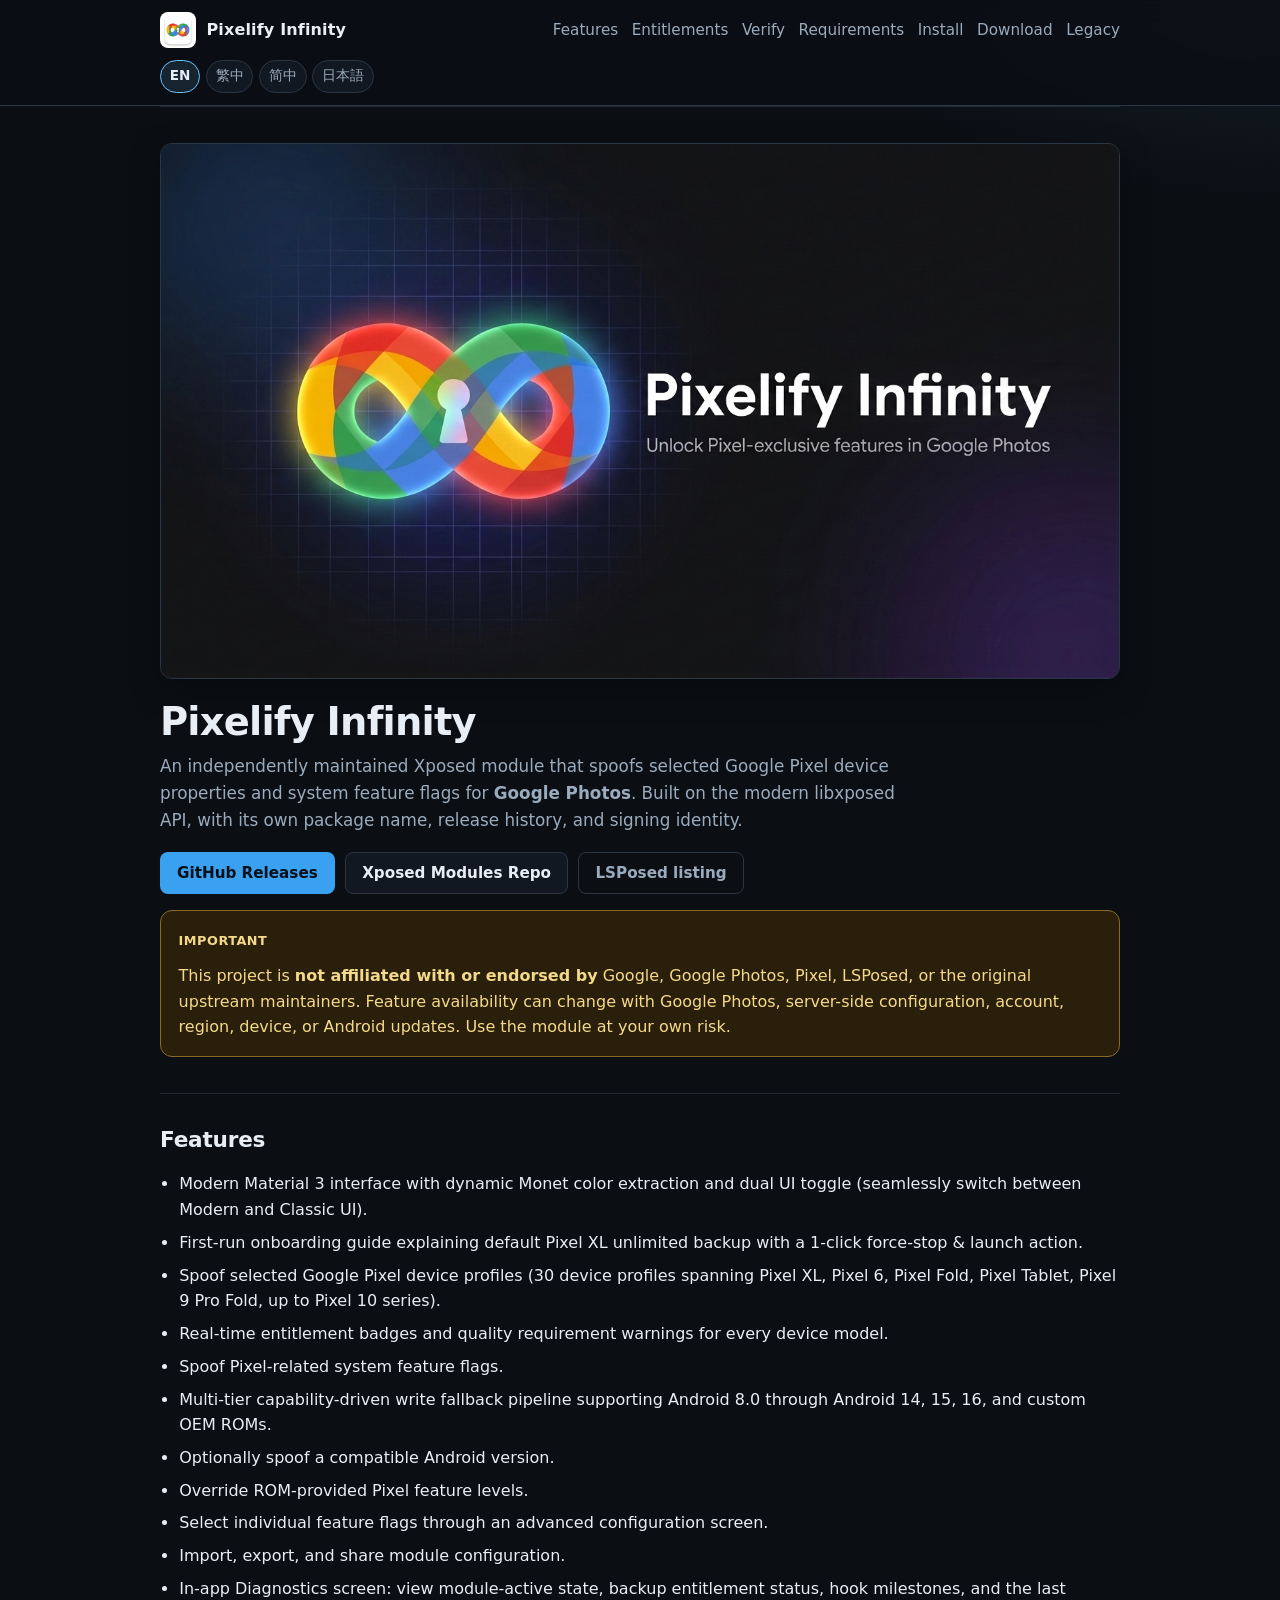
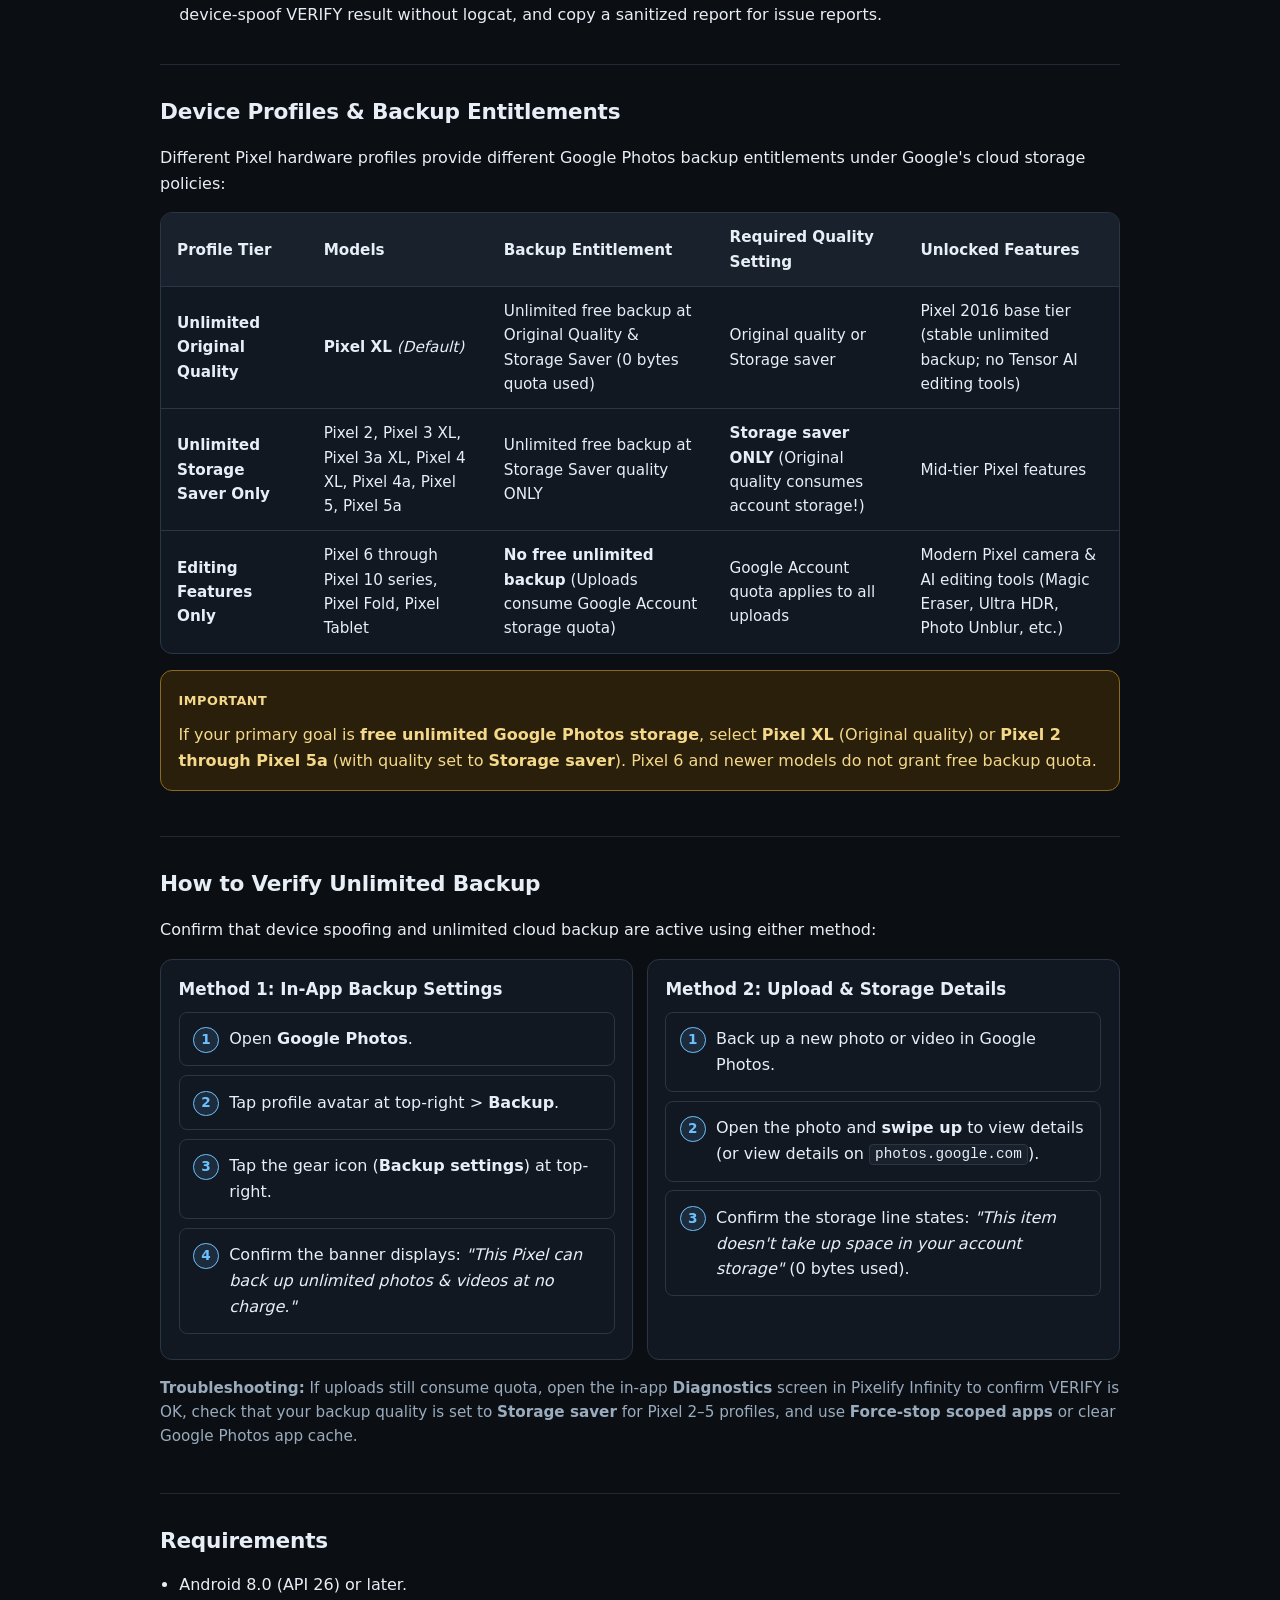
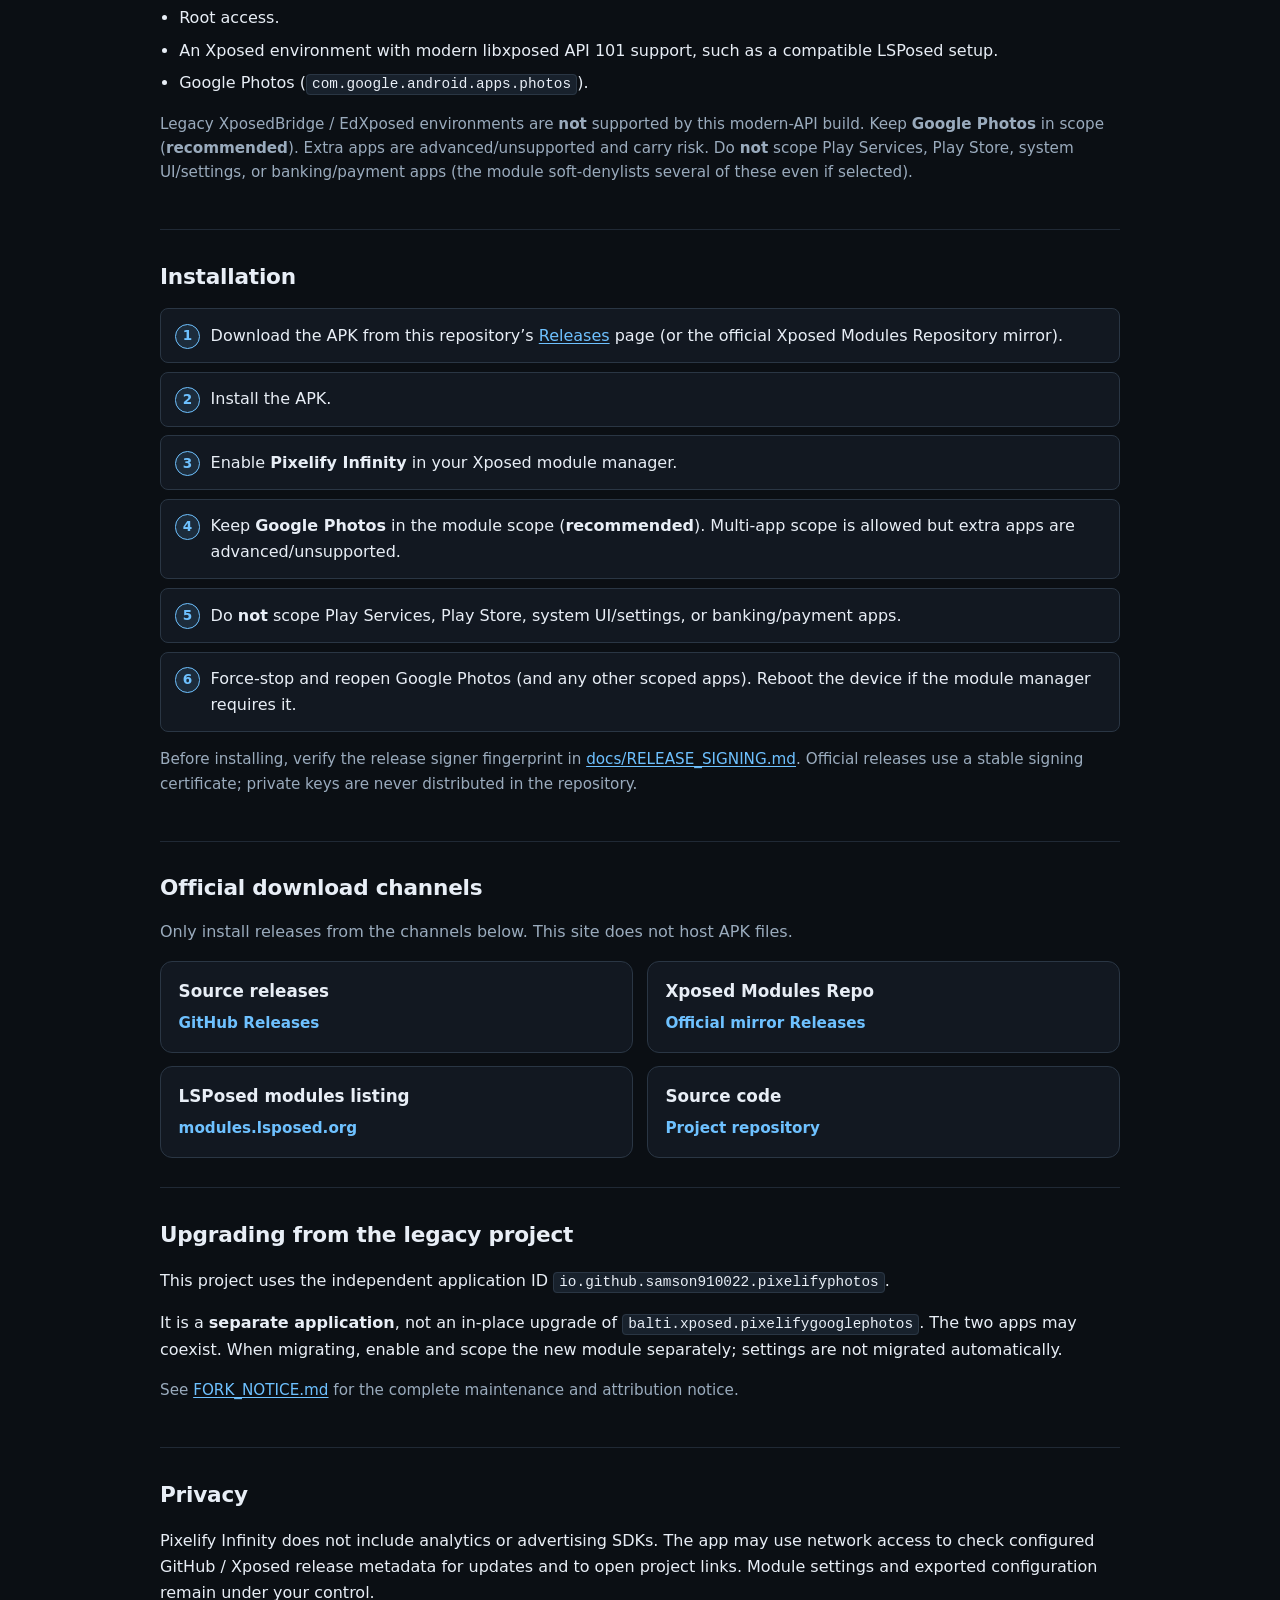
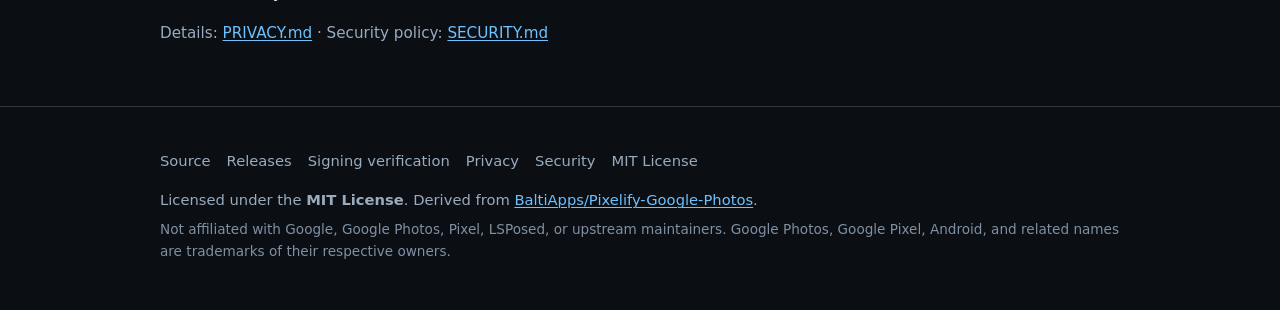
==== commit 45dc8f4a: "feat: add device model backup entitlements, quality warnings, and verification guides" ====
--- a/site/index.html
+++ b/site/index.html
@@ -22,6 +22,8 @@
       <nav aria-label="Primary">
         <ul class="nav-links">
           <li><a href="#features">Features</a></li>
+          <li><a href="#entitlements">Entitlements</a></li>
+          <li><a href="#verification">Verify</a></li>
           <li><a href="#requirements">Requirements</a></li>
           <li><a href="#install">Install</a></li>
           <li><a href="#download">Download</a></li>
@@ -85,14 +87,91 @@
         <li>Modern Material 3 interface with dynamic Monet color extraction and dual UI toggle (seamlessly switch between Modern and Classic UI).</li>
         <li>First-run onboarding guide explaining default Pixel XL unlimited backup with a 1-click force-stop &amp; launch action.</li>
         <li>Spoof selected Google Pixel device profiles (30 device profiles spanning Pixel XL, Pixel 6, Pixel Fold, Pixel Tablet, Pixel 9 Pro Fold, up to Pixel 10 series).</li>
+        <li>Real-time entitlement badges and quality requirement warnings for every device model.</li>
         <li>Spoof Pixel-related system feature flags.</li>
         <li>Multi-tier capability-driven write fallback pipeline supporting Android 8.0 through Android 14, 15, 16, and custom OEM ROMs.</li>
         <li>Optionally spoof a compatible Android version.</li>
         <li>Override ROM-provided Pixel feature levels.</li>
         <li>Select individual feature flags through an advanced configuration screen.</li>
         <li>Import, export, and share module configuration.</li>
-        <li>In-app Diagnostics screen: view module-active state, hook milestones, and the last device-spoof VERIFY result without logcat, and copy a sanitized report (no account data) for issue reports.</li>
+        <li>In-app Diagnostics screen: view module-active state, backup entitlement status, hook milestones, and the last device-spoof VERIFY result without logcat, and copy a sanitized report for issue reports.</li>
       </ul>
+    </section>
+
+    <section id="entitlements" class="wrap" aria-labelledby="entitlements-title">
+      <h2 id="entitlements-title">Device Profiles &amp; Backup Entitlements</h2>
+      <p>
+        Different Pixel hardware profiles provide different Google Photos backup entitlements under Google's cloud storage policies:
+      </p>
+      <div class="table-wrap">
+        <table class="data-table">
+          <thead>
+            <tr>
+              <th scope="col">Profile Tier</th>
+              <th scope="col">Models</th>
+              <th scope="col">Backup Entitlement</th>
+              <th scope="col">Required Quality Setting</th>
+              <th scope="col">Unlocked Features</th>
+            </tr>
+          </thead>
+          <tbody>
+            <tr>
+              <th scope="row">Unlimited Original Quality</th>
+              <td><strong>Pixel XL</strong> <em>(Default)</em></td>
+              <td>Unlimited free backup at Original Quality &amp; Storage Saver (0 bytes quota used)</td>
+              <td>Original quality or Storage saver</td>
+              <td>Pixel 2016 base tier (stable unlimited backup; no Tensor AI editing tools)</td>
+            </tr>
+            <tr>
+              <th scope="row">Unlimited Storage Saver Only</th>
+              <td>Pixel 2, Pixel 3 XL, Pixel 3a XL, Pixel 4 XL, Pixel 4a, Pixel 5, Pixel 5a</td>
+              <td>Unlimited free backup at Storage Saver quality ONLY</td>
+              <td><strong>Storage saver ONLY</strong> (Original quality consumes account storage!)</td>
+              <td>Mid-tier Pixel features</td>
+            </tr>
+            <tr>
+              <th scope="row">Editing Features Only</th>
+              <td>Pixel 6 through Pixel 10 series, Pixel Fold, Pixel Tablet</td>
+              <td><strong>No free unlimited backup</strong> (Uploads consume Google Account storage quota)</td>
+              <td>Google Account quota applies to all uploads</td>
+              <td>Modern Pixel camera &amp; AI editing tools (Magic Eraser, Ultra HDR, Photo Unblur, etc.)</td>
+            </tr>
+          </tbody>
+        </table>
+      </div>
+      <aside class="callout callout-important" role="note">
+        <strong class="label">Important</strong>
+        <p>
+          If your primary goal is <strong>free unlimited Google Photos storage</strong>, select <strong>Pixel XL</strong> (Original quality) or <strong>Pixel 2 through Pixel 5a</strong> (with quality set to <strong>Storage saver</strong>). Pixel 6 and newer models do not grant free backup quota.
+        </p>
+      </aside>
+    </section>
+
+    <section id="verification" class="wrap" aria-labelledby="verification-title">
+      <h2 id="verification-title">How to Verify Unlimited Backup</h2>
+      <p>Confirm that device spoofing and unlimited cloud backup are active using either method:</p>
+      <div class="card-grid">
+        <div class="card">
+          <h3>Method 1: In-App Backup Settings</h3>
+          <ol class="steps">
+            <li>Open <strong>Google Photos</strong>.</li>
+            <li>Tap profile avatar at top-right &gt; <strong>Backup</strong>.</li>
+            <li>Tap the gear icon (<strong>Backup settings</strong>) at top-right.</li>
+            <li>Confirm the banner displays: <em>"This Pixel can back up unlimited photos &amp; videos at no charge."</em></li>
+          </ol>
+        </div>
+        <div class="card">
+          <h3>Method 2: Upload &amp; Storage Details</h3>
+          <ol class="steps">
+            <li>Back up a new photo or video in Google Photos.</li>
+            <li>Open the photo and <strong>swipe up</strong> to view details (or view details on <code>photos.google.com</code>).</li>
+            <li>Confirm the storage line states: <em>"This item doesn't take up space in your account storage"</em> (0 bytes used).</li>
+          </ol>
+        </div>
+      </div>
+      <p class="note" style="margin-top: 1rem;">
+        <strong>Troubleshooting:</strong> If uploads still consume quota, open the in-app <strong>Diagnostics</strong> screen in Pixelify Infinity to confirm VERIFY is OK, check that your backup quality is set to <strong>Storage saver</strong> for Pixel 2–5 profiles, and use <strong>Force-stop scoped apps</strong> or clear Google Photos app cache.
+      </p>
     </section>
 
     <section id="requirements" class="wrap" aria-labelledby="requirements-title">
--- a/site/assets/css/site.css
+++ b/site/assets/css/site.css
@@ -421,6 +421,43 @@
   font-size: 0.95rem;
 }
 
+/* Tables */
+.table-wrap {
+  overflow-x: auto;
+  margin: 1rem 0;
+  border-radius: var(--radius);
+  border: 1px solid var(--border);
+  background: var(--bg-elevated);
+}
+
+.data-table {
+  width: 100%;
+  border-collapse: collapse;
+  font-size: 0.95rem;
+  text-align: left;
+}
+
+.data-table th,
+.data-table td {
+  padding: 0.75rem 1rem;
+  border-bottom: 1px solid var(--border);
+}
+
+.data-table thead th {
+  background: var(--bg-soft);
+  color: var(--text);
+  font-weight: 600;
+}
+
+.data-table tbody tr:last-child th,
+.data-table tbody tr:last-child td {
+  border-bottom: none;
+}
+
+.data-table tbody tr:hover {
+  background: var(--accent-soft);
+}
+
 /* Footer */
 .site-footer {
   margin-top: 1rem;
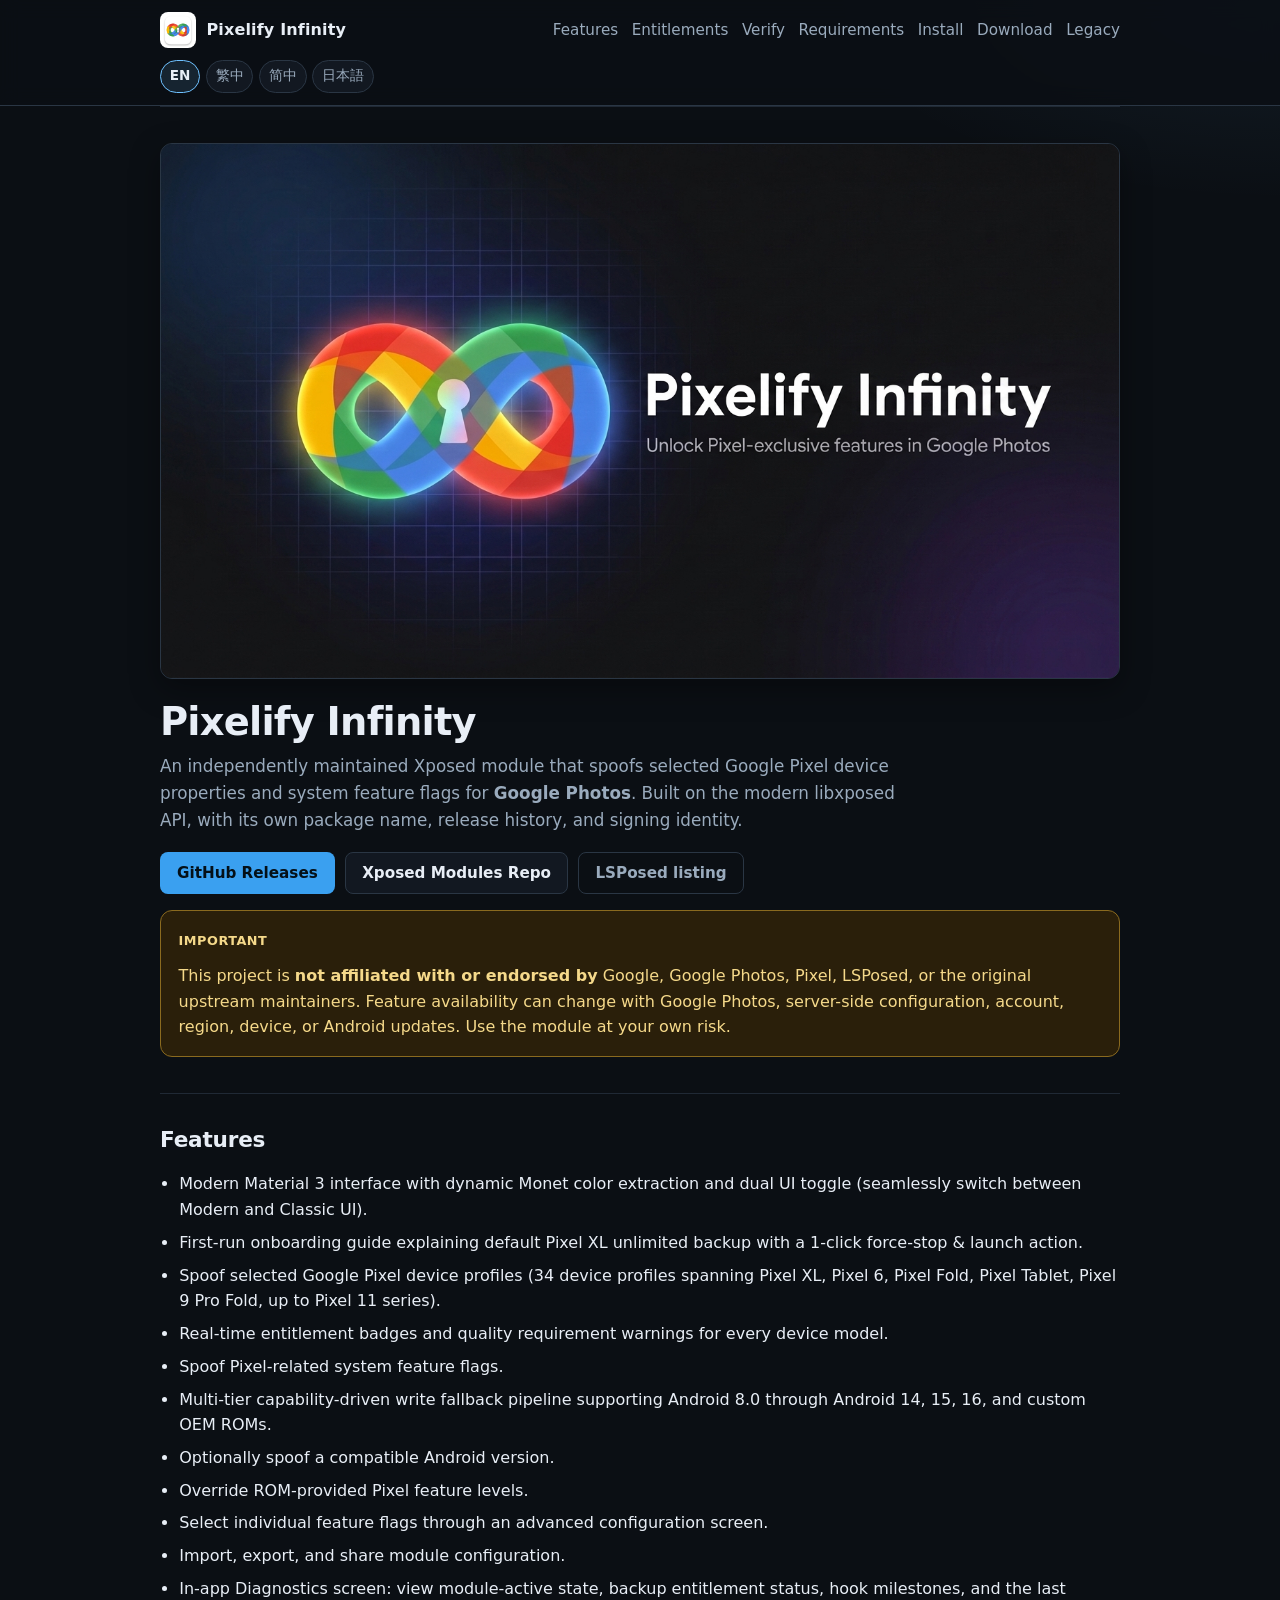
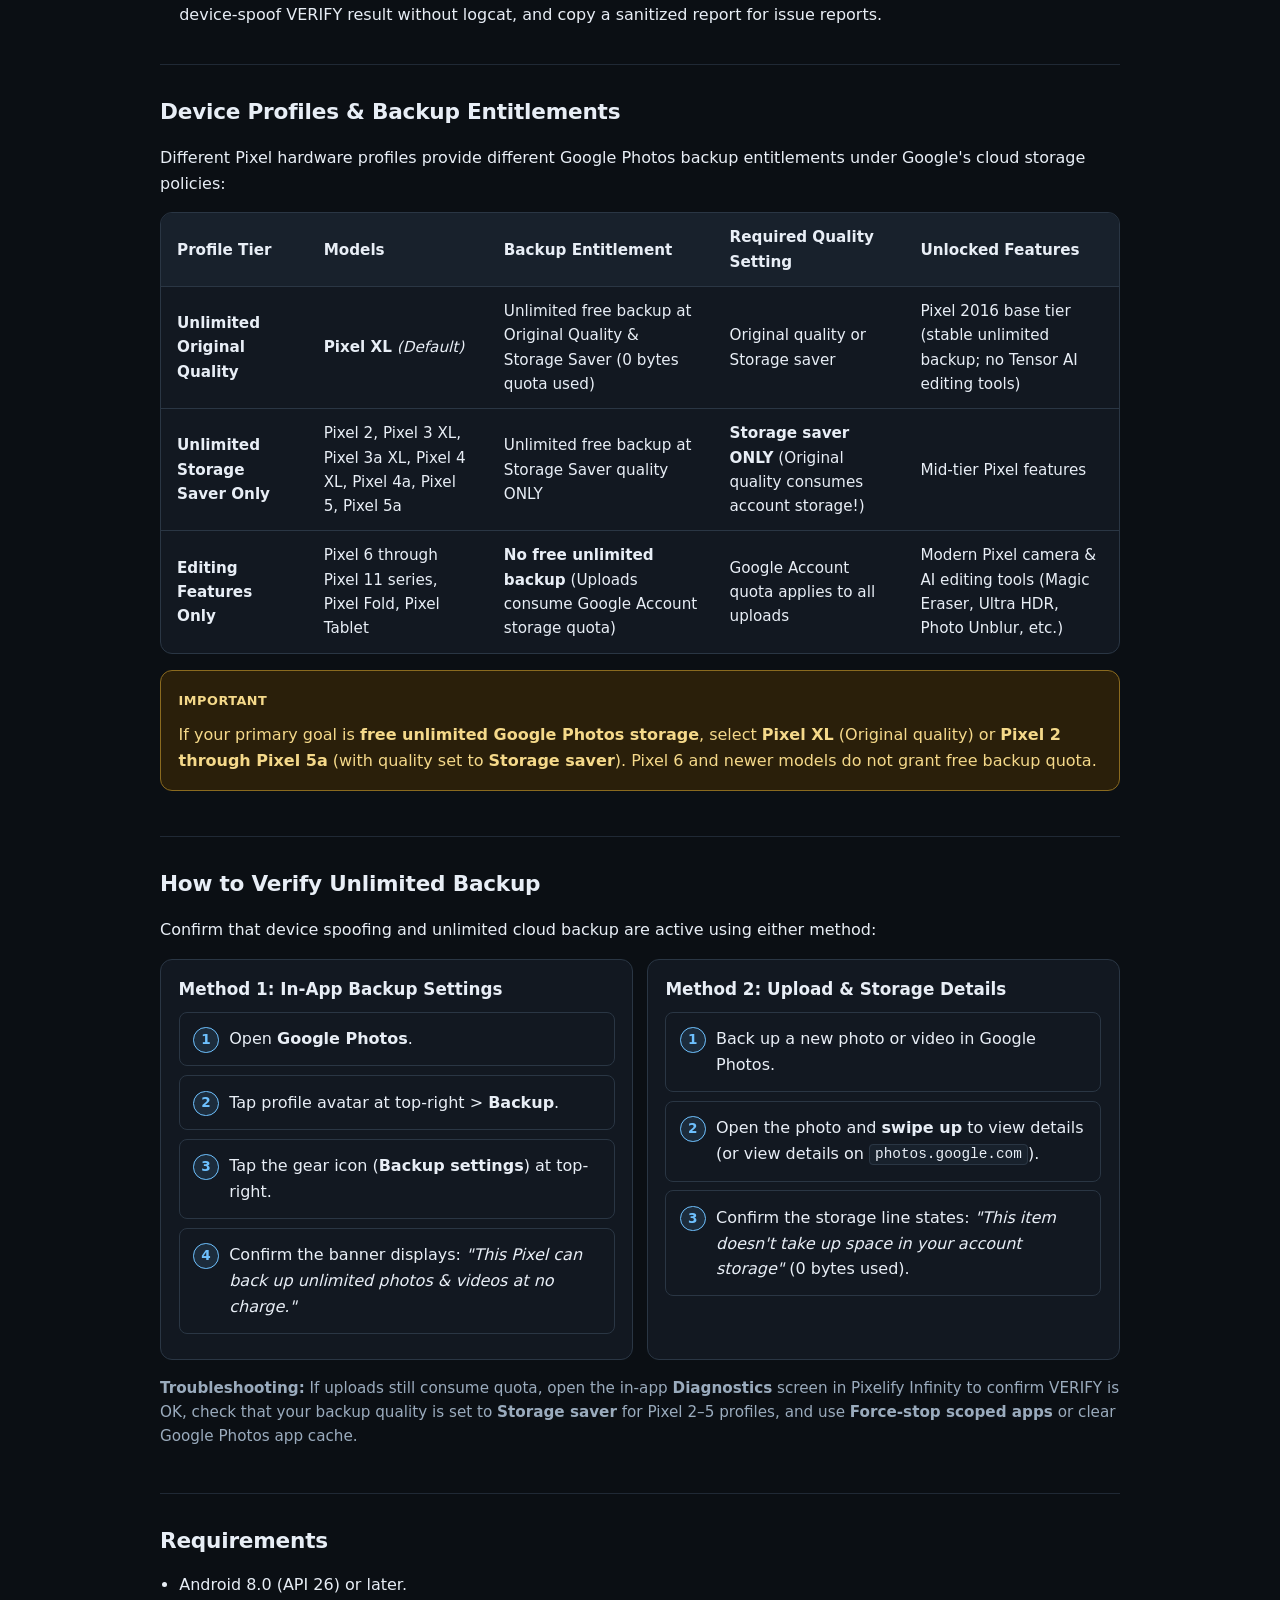
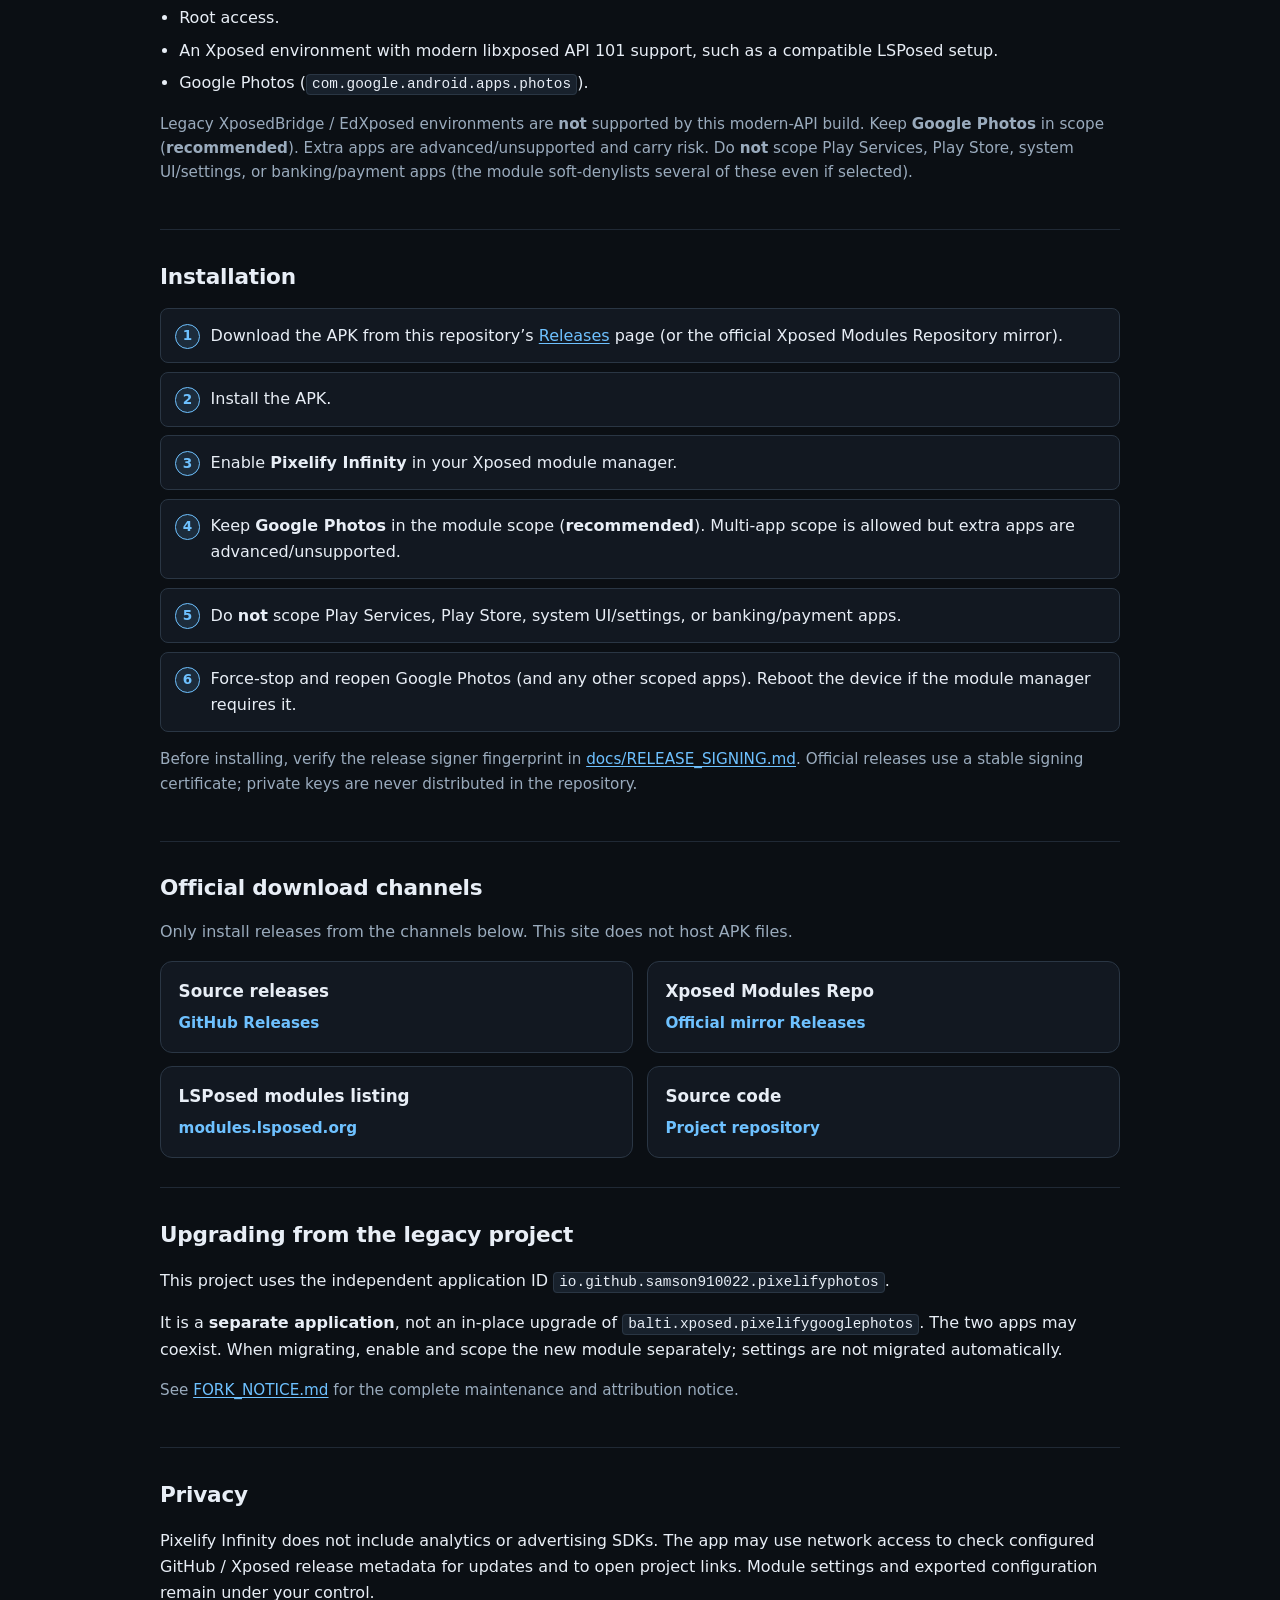
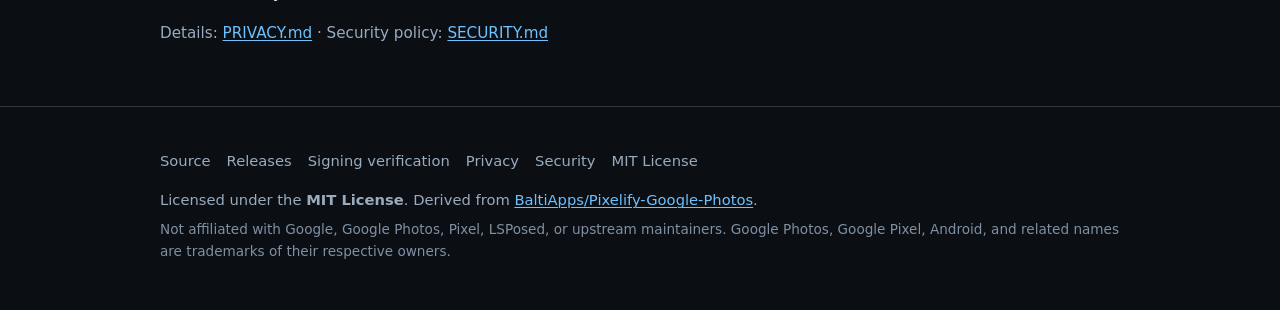
==== commit 5bb7aa90: "docs(devices): document Pixel 11 profiles Update README, translated READMEs, and all site locales to" ====
--- a/site/index.html
+++ b/site/index.html
@@ -86,7 +86,7 @@
       <ul class="feature-list">
         <li>Modern Material 3 interface with dynamic Monet color extraction and dual UI toggle (seamlessly switch between Modern and Classic UI).</li>
         <li>First-run onboarding guide explaining default Pixel XL unlimited backup with a 1-click force-stop &amp; launch action.</li>
-        <li>Spoof selected Google Pixel device profiles (30 device profiles spanning Pixel XL, Pixel 6, Pixel Fold, Pixel Tablet, Pixel 9 Pro Fold, up to Pixel 10 series).</li>
+        <li>Spoof selected Google Pixel device profiles (34 device profiles spanning Pixel XL, Pixel 6, Pixel Fold, Pixel Tablet, Pixel 9 Pro Fold, up to Pixel 11 series).</li>
         <li>Real-time entitlement badges and quality requirement warnings for every device model.</li>
         <li>Spoof Pixel-related system feature flags.</li>
         <li>Multi-tier capability-driven write fallback pipeline supporting Android 8.0 through Android 14, 15, 16, and custom OEM ROMs.</li>
@@ -131,7 +131,7 @@
             </tr>
             <tr>
               <th scope="row">Editing Features Only</th>
-              <td>Pixel 6 through Pixel 10 series, Pixel Fold, Pixel Tablet</td>
+              <td>Pixel 6 through Pixel 11 series, Pixel Fold, Pixel Tablet</td>
               <td><strong>No free unlimited backup</strong> (Uploads consume Google Account storage quota)</td>
               <td>Google Account quota applies to all uploads</td>
               <td>Modern Pixel camera &amp; AI editing tools (Magic Eraser, Ultra HDR, Photo Unblur, etc.)</td>
@@ -169,7 +169,7 @@
           </ol>
         </div>
       </div>
-      <p class="note" style="margin-top: 1rem;">
+      <p class="note troubleshooting-note">
         <strong>Troubleshooting:</strong> If uploads still consume quota, open the in-app <strong>Diagnostics</strong> screen in Pixelify Infinity to confirm VERIFY is OK, check that your backup quality is set to <strong>Storage saver</strong> for Pixel 2–5 profiles, and use <strong>Force-stop scoped apps</strong> or clear Google Photos app cache.
       </p>
     </section>
--- a/site/assets/css/site.css
+++ b/site/assets/css/site.css
@@ -421,6 +421,10 @@
   font-size: 0.95rem;
 }
 
+.troubleshooting-note {
+  margin-top: 1rem;
+}
+
 /* Tables */
 .table-wrap {
   overflow-x: auto;
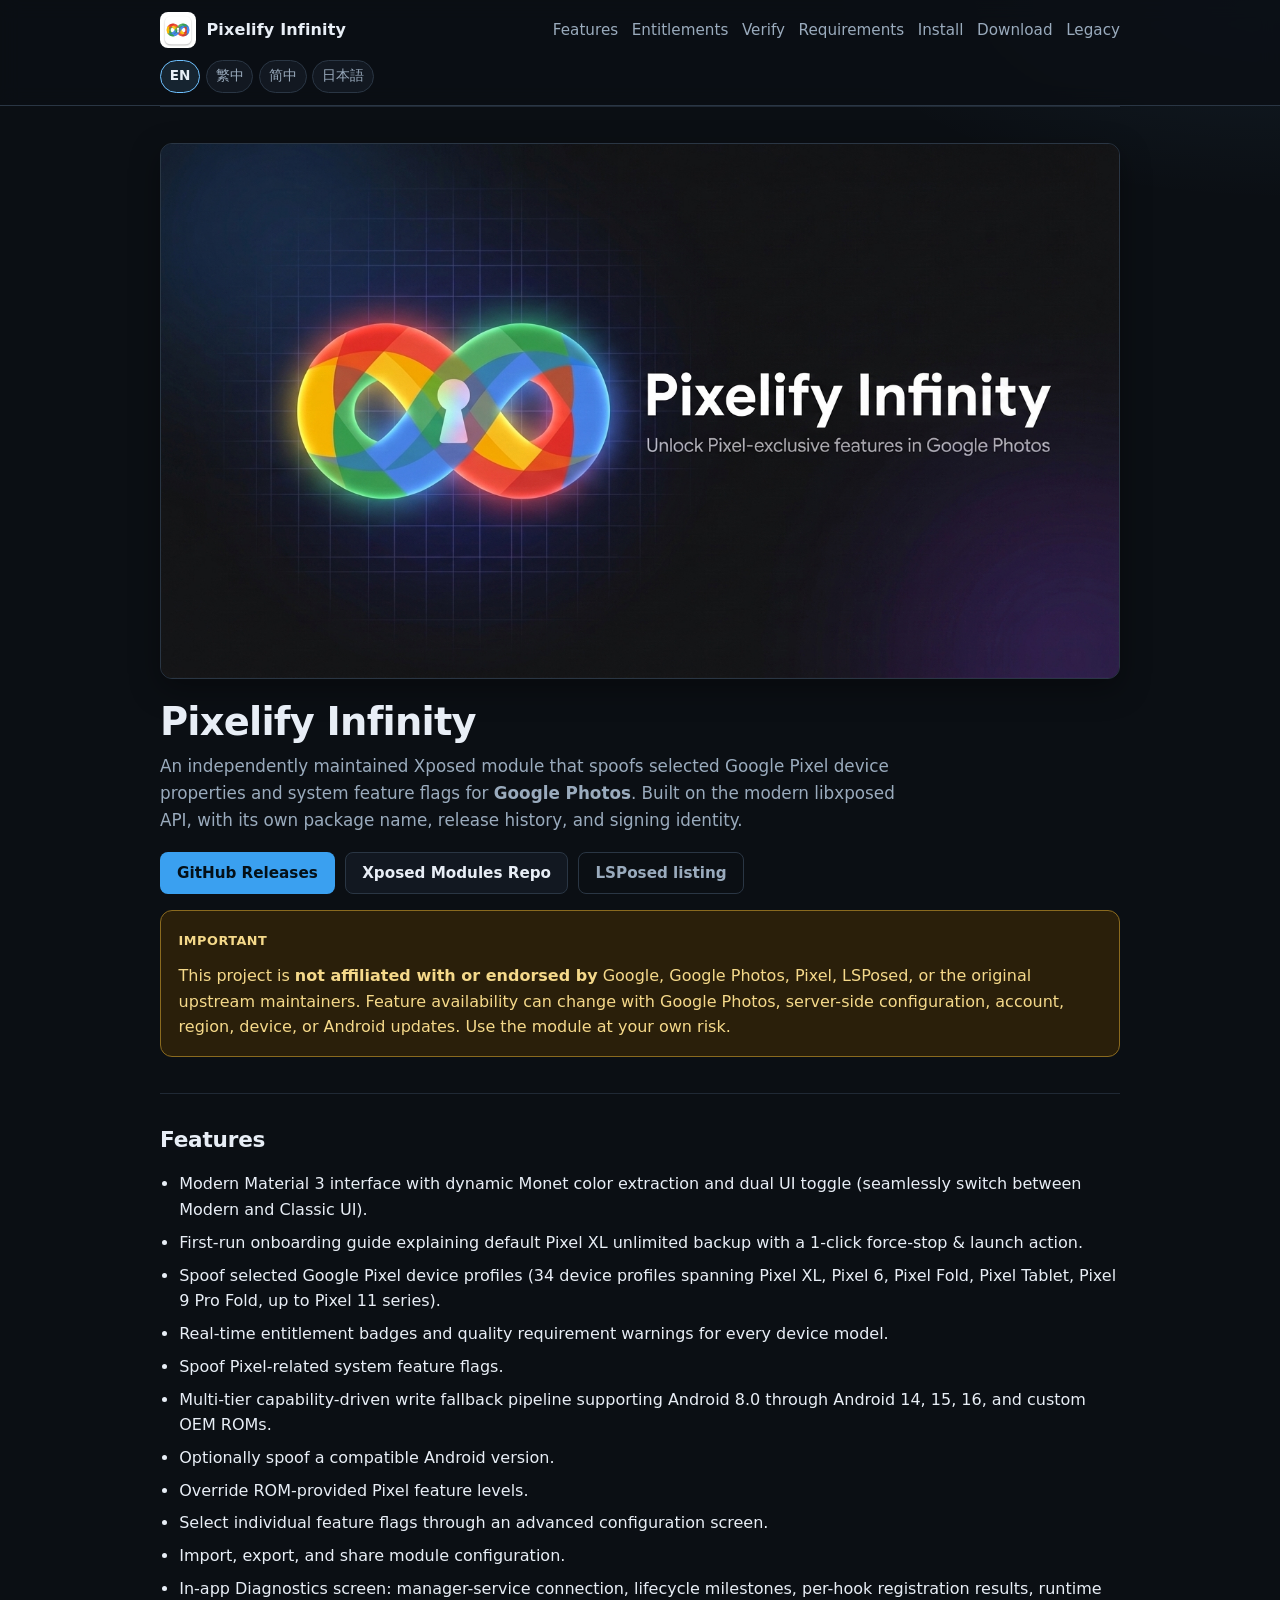
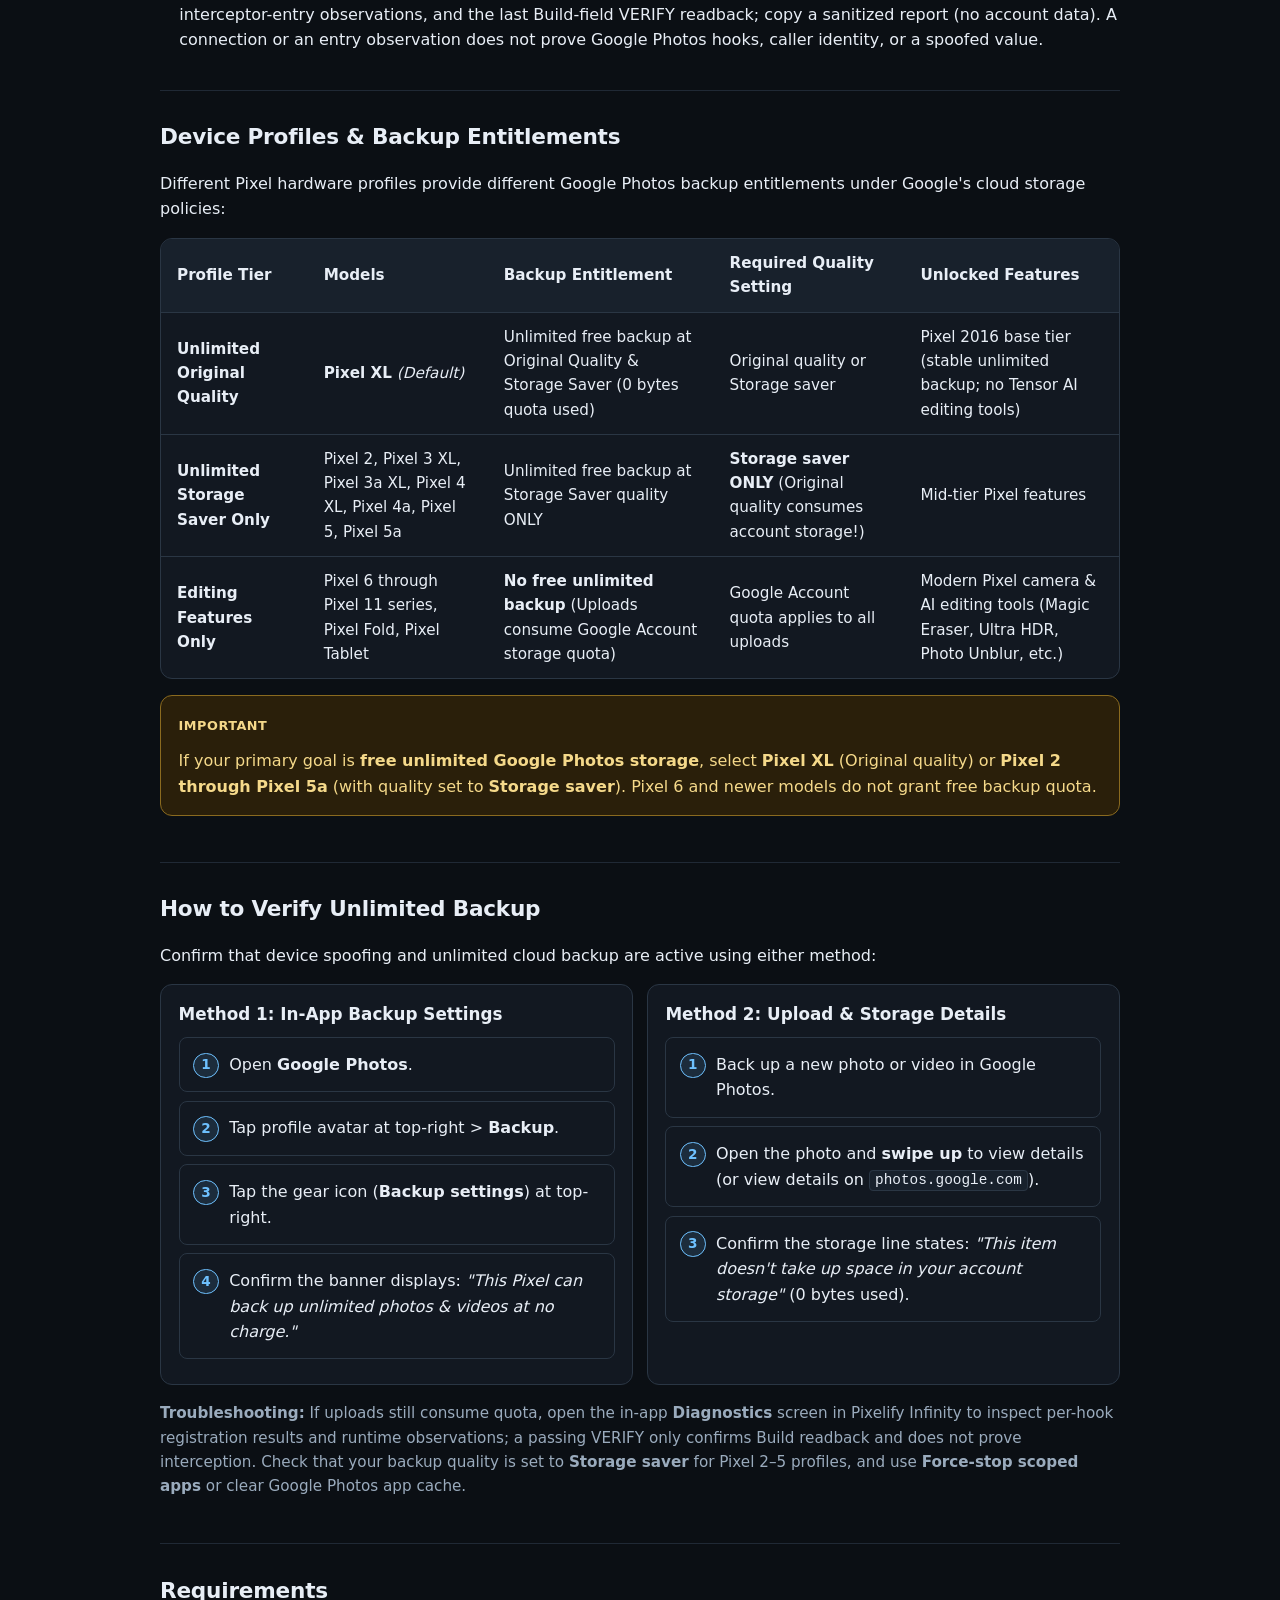
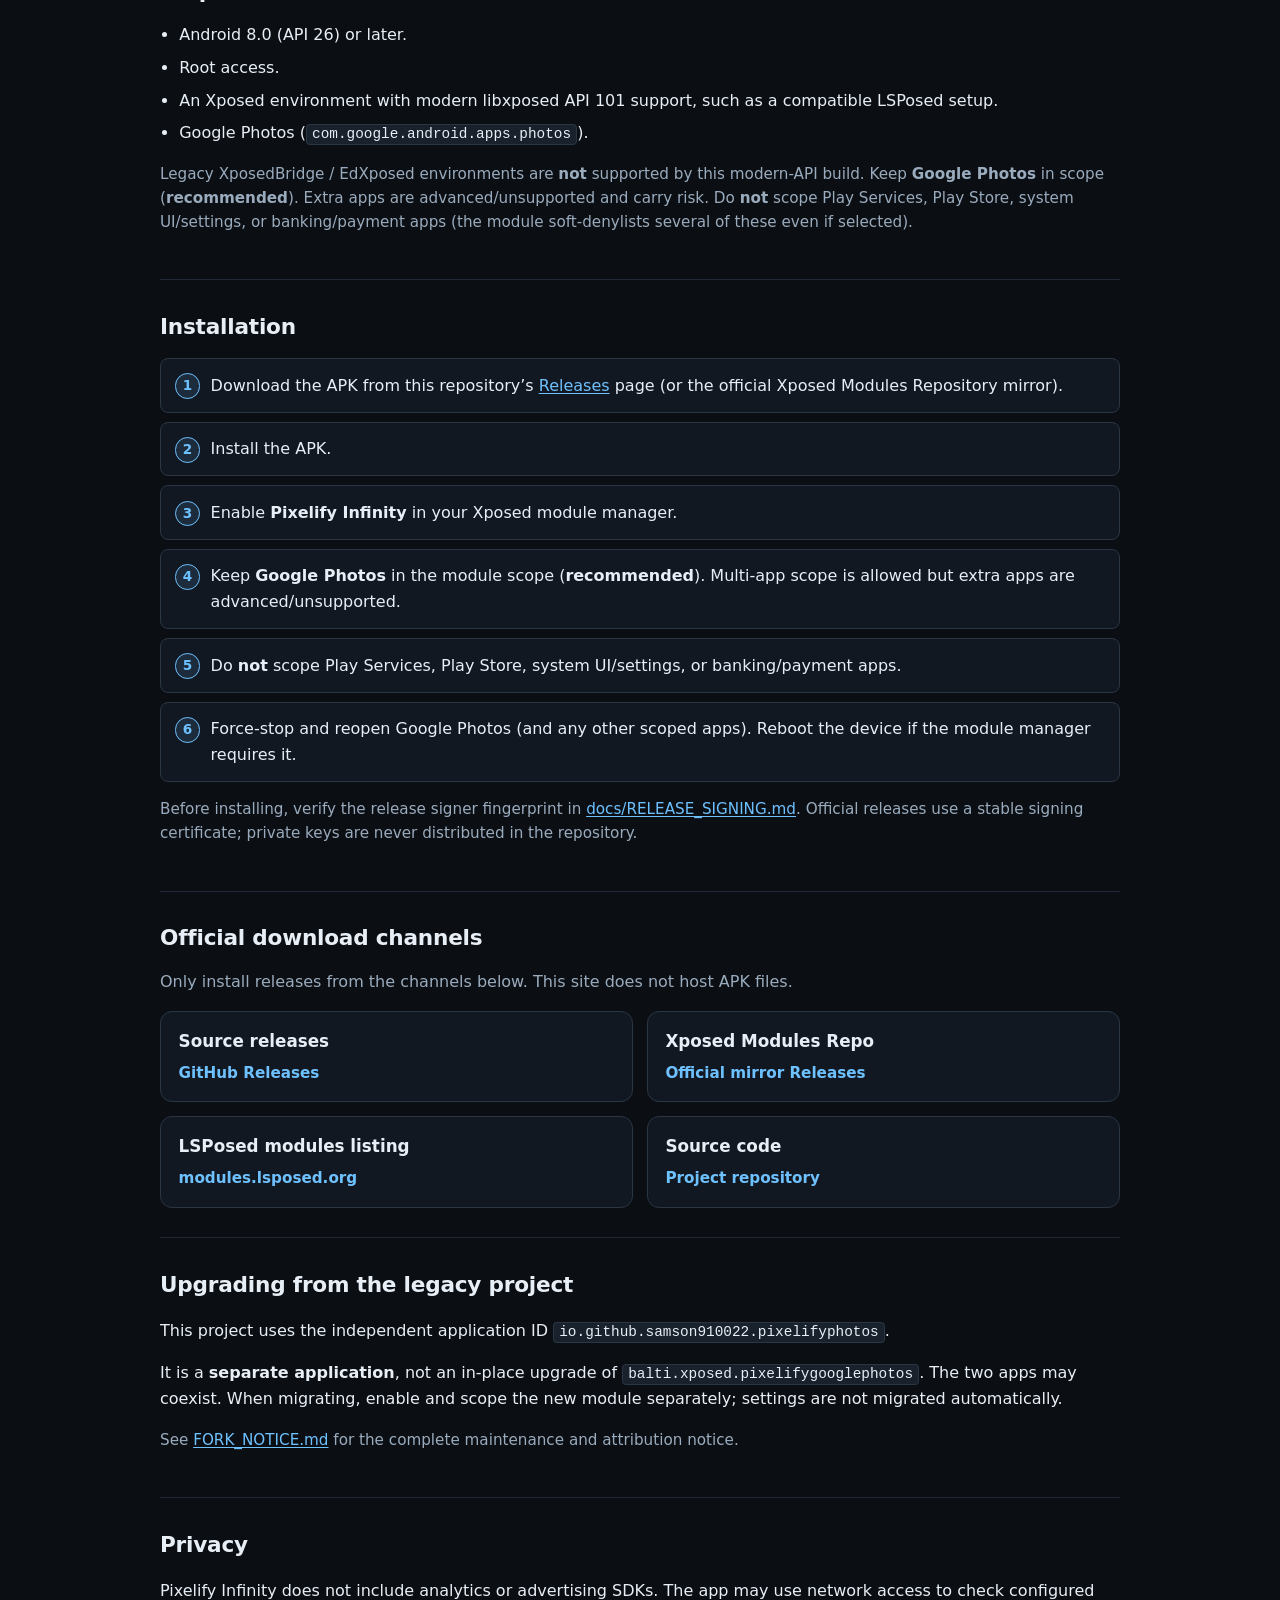
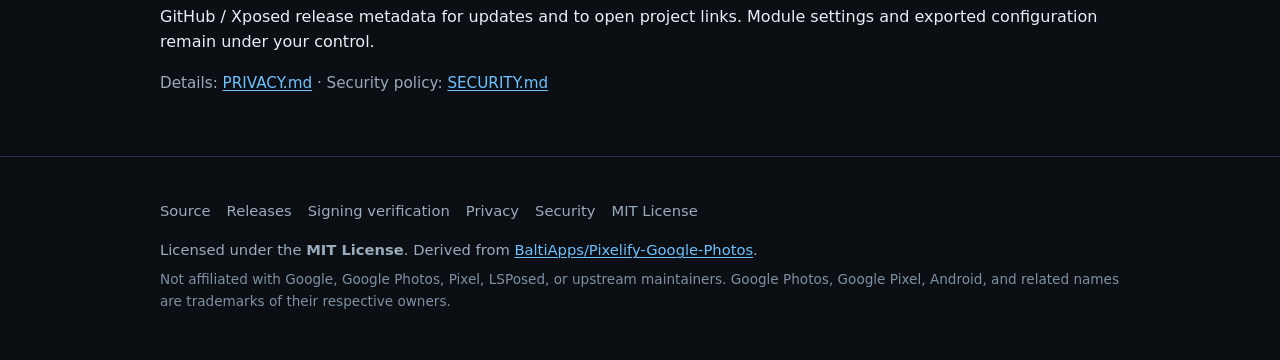
==== commit 2de4bff0: "fix(diagnostics): harden truthful hook telemetry, SAF lifecycle, and boot attribution - Attributed h" ====
--- a/site/index.html
+++ b/site/index.html
@@ -94,7 +94,7 @@
         <li>Override ROM-provided Pixel feature levels.</li>
         <li>Select individual feature flags through an advanced configuration screen.</li>
         <li>Import, export, and share module configuration.</li>
-        <li>In-app Diagnostics screen: view module-active state, backup entitlement status, hook milestones, and the last device-spoof VERIFY result without logcat, and copy a sanitized report for issue reports.</li>
+        <li>In-app Diagnostics screen: manager-service connection, lifecycle milestones, per-hook registration results, runtime interceptor-entry observations, and the last Build-field VERIFY readback; copy a sanitized report (no account data). A connection or an entry observation does not prove Google Photos hooks, caller identity, or a spoofed value.</li>
       </ul>
     </section>
 
@@ -170,7 +170,7 @@
         </div>
       </div>
       <p class="note troubleshooting-note">
-        <strong>Troubleshooting:</strong> If uploads still consume quota, open the in-app <strong>Diagnostics</strong> screen in Pixelify Infinity to confirm VERIFY is OK, check that your backup quality is set to <strong>Storage saver</strong> for Pixel 2–5 profiles, and use <strong>Force-stop scoped apps</strong> or clear Google Photos app cache.
+        <strong>Troubleshooting:</strong> If uploads still consume quota, open the in-app <strong>Diagnostics</strong> screen in Pixelify Infinity to inspect per-hook registration results and runtime observations; a passing VERIFY only confirms Build readback and does not prove interception. Check that your backup quality is set to <strong>Storage saver</strong> for Pixel 2–5 profiles, and use <strong>Force-stop scoped apps</strong> or clear Google Photos app cache.
       </p>
     </section>
 
